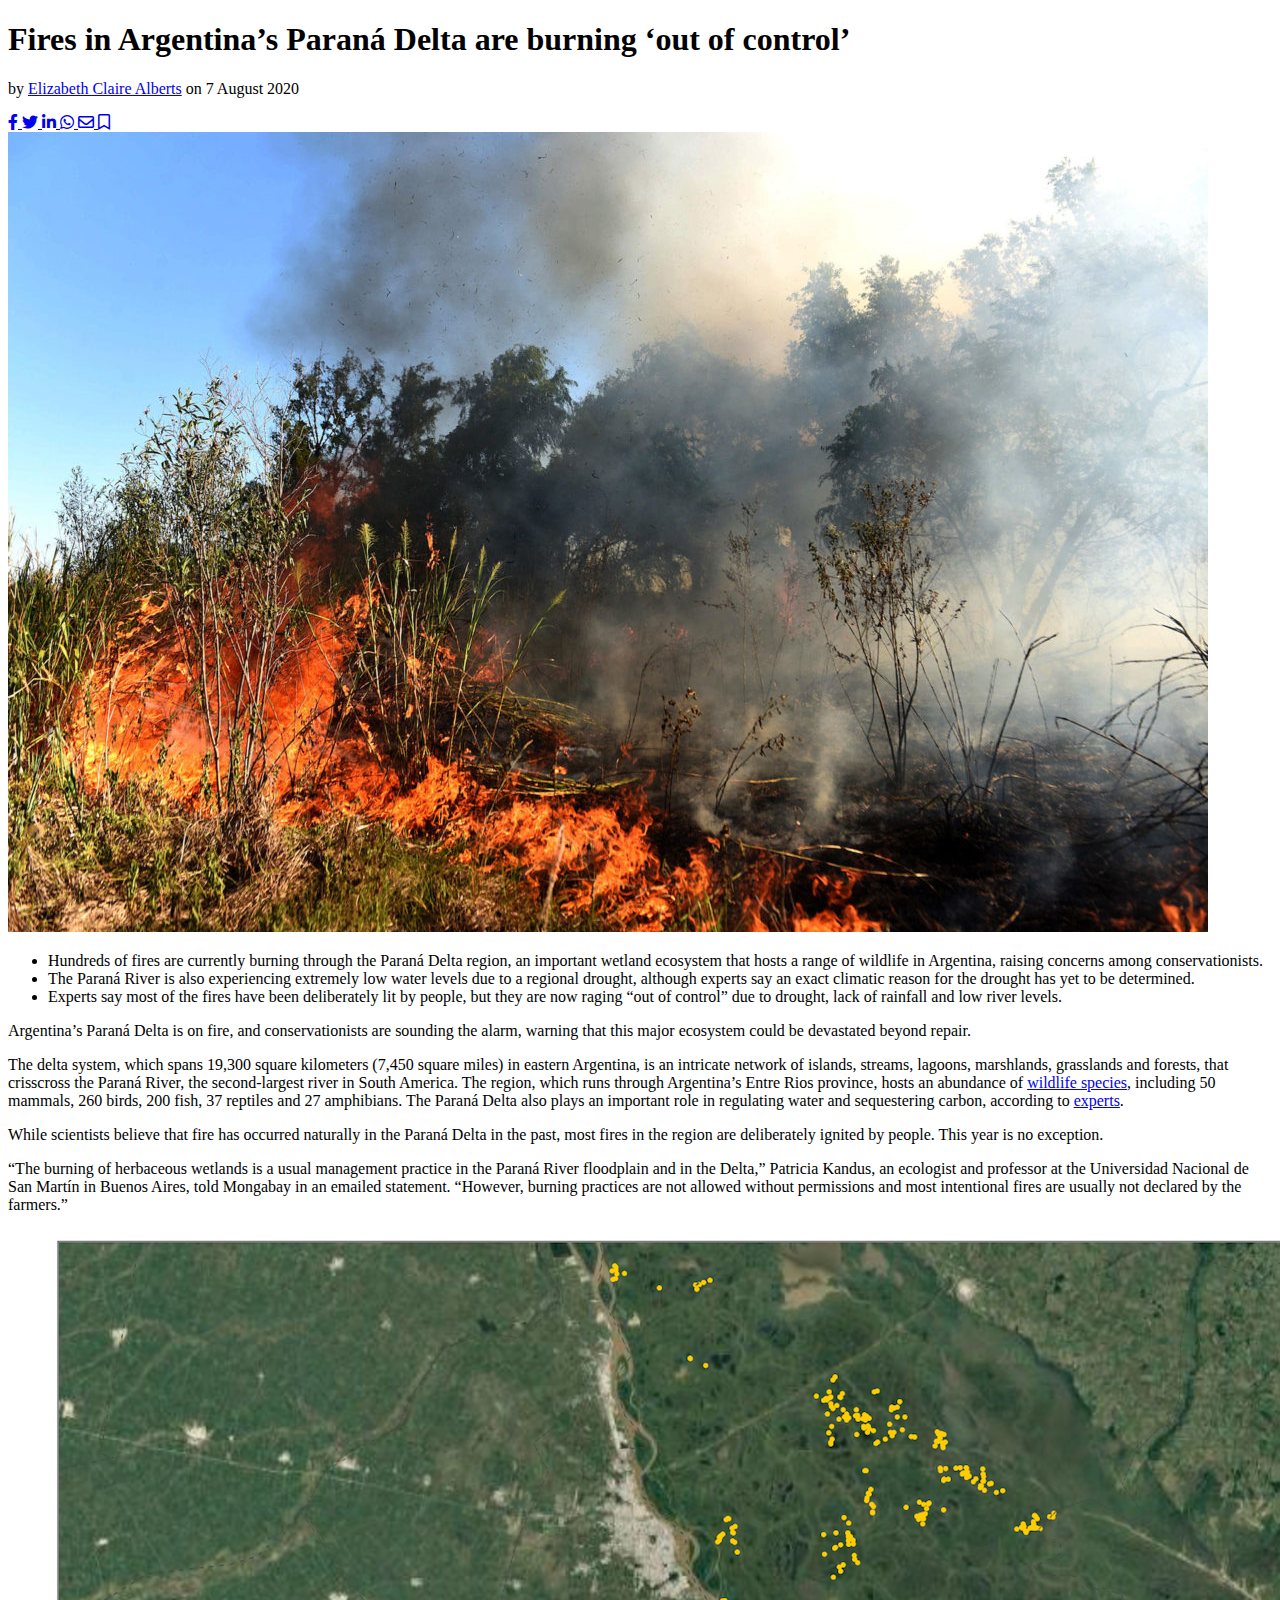
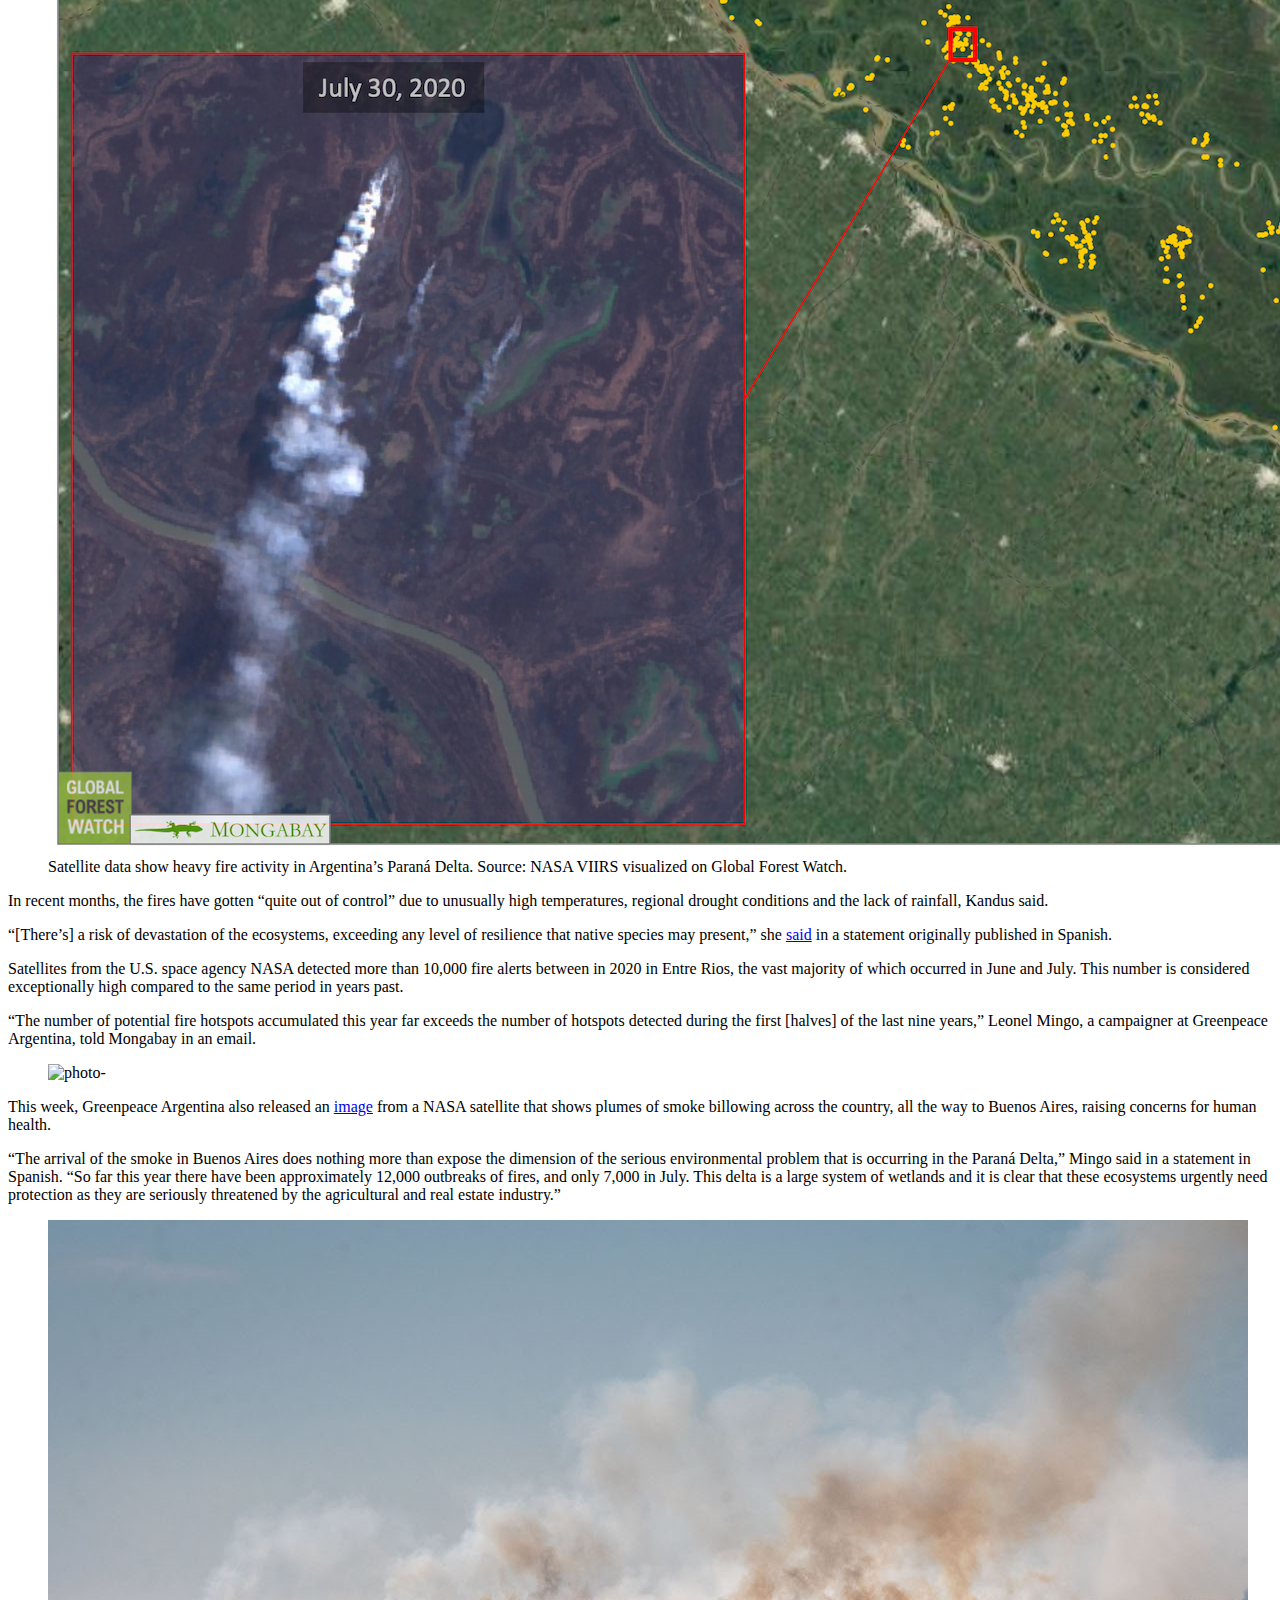
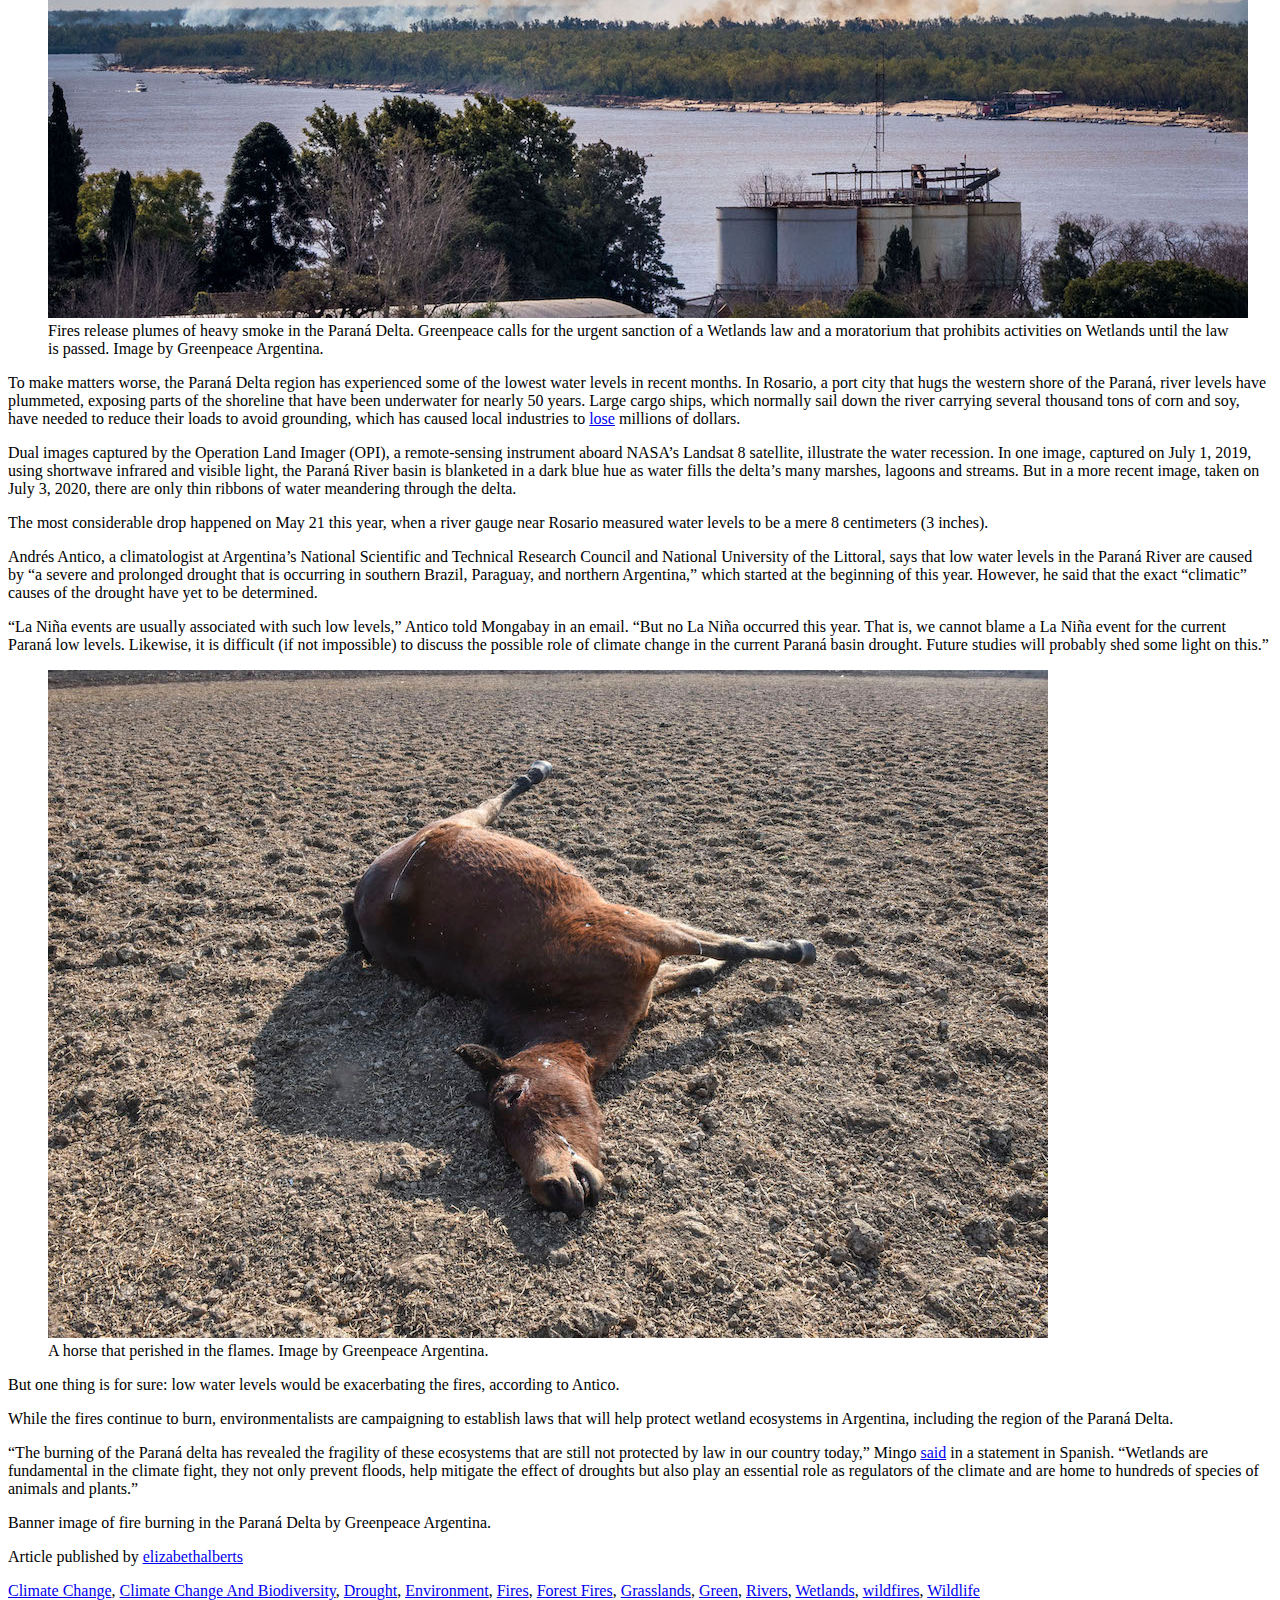
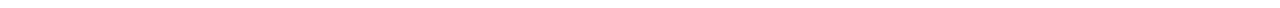
==== index7.html @ 314f25c2 "Corrected folders" ====
<!DOCTYPE html>
<html lang="en">
    <head>
        <meta charset="UTF-8">
        <meta http-equiv="X-UA-Compatible" content="IE=edge">
        <meta name="viewport" content="width=device-width, initial-scale=1.0">
        <meta name="description" content="TP07 HTML News">
        <meta name="author" content="Eugenia Rossanigo">
        <meta name="keywords" content="wetlands, fires, burning, paraná, delta, argentina">
        <title>Fires in Argentina’s Paraná Delta are burning ‘out of control’</title>
        
        <link href="https://use.fontawesome.com/releases/v5.11.2/css/all.css" rel="stylesheet" >
    </head>
    <body>
        <article>
            <header id="article-header">
                <h1 id="principal-title">
                    Fires in Argentina’s Paraná Delta are burning ‘out of control’
                </h1>
                <div class="about-social">
                    <p id="author">
                        by <a href="https://news.mongabay.com/by/elizabeth-claire-alberts/">Elizabeth Claire Alberts</a> on 7 August 2020
                    </p>
                    <div class="social">
                        <a href="https://www.facebook.com/sharer/sharer.php?u=https%3A%2F%2Fnews.mongabay.com%2F2020%2F08%2Ffires-in-argentinas-parana-delta-are-burning-out-of-control%2F" target="_blank">
                            <i class="fab fa-facebook-f"></i>
                        </a>
                        <a href="https://twitter.com/intent/tweet?text=Fires%20in%20Argentina’s%20Paraná%20Delta%20are%20burning%20‘out%20of%20control’&url=https%3A%2F%2Fnews.mongabay.com%2F2020%2F08%2Ffires-in-argentinas-parana-delta-are-burning-out-of-control%2F&via=Mongabay" target="_blank">
                            <i class="fab fa-twitter"></i>
                        </a>
                        <a href="https://www.linkedin.com/shareArticle?mini=true&url=https%3A%2F%2Fnews.mongabay.com%2F2020%2F08%2Ffires-in-argentinas-parana-delta-are-burning-out-of-control%2F&title=Fires%20in%20Argentina’s%20Paraná%20Delta%20are%20burning%20‘out%20of%20control’" target="_blank">
                            <i class="fab fa-linkedin-in"></i>
                        </a>
                        <a href="whatsapp://send?text=https%3A%2F%2Fnews.mongabay.com%2F2020%2F08%2Ffires-in-argentinas-parana-delta-are-burning-out-of-control%2F&title=Fires%20in%20Argentina’s%20Paraná%20Delta%20are%20burning%20‘out%20of%20control’" target="_blank">
                            <i class="fab fa-whatsapp"></i>
                        </a>
                        <a href="javascript:emailArticle()" target="_blank">
                            <i class="far fa-envelope"></i>
                        </a>
                        <a href="#" target="_blank">
                            <i class="far fa-bookmark"></i>
                        </a>
                    </div>
                </div>
                <img src="assets/img/GPA_IncendiosDelta_14-1200x800.jpg" alt="principal-photo-fires">
            </header>
            <section id=" article-container" class="container">
                <ul class="bulletpoints">
                    <li>
                        Hundreds of fires are currently burning through the Paraná Delta region, 
                        an important wetland ecosystem that hosts a range of wildlife in Argentina, 
                        raising concerns among conservationists.
                    </li>
                    <li>
                        The Paraná River is also experiencing extremely low water levels due to a regional drought, 
                        although experts say an exact climatic reason for the drought has yet to be determined.
                    </li>
                    <li>
                        Experts say most of the fires have been deliberately lit by people, 
                        but they are now raging “out of control” due to drought, lack of rainfall and low river levels.
                    </li>
                </ul>
                <div class="article-text">
                    <p>
                        Argentina’s Paraná Delta is on fire, and conservationists are sounding the alarm, 
                        warning that this major ecosystem could be devastated beyond repair.
                    </p>
                    <p>
                        The delta system, which spans 19,300 square kilometers (7,450 square miles) in eastern Argentina, 
                        is an intricate network of islands, streams, lagoons, marshlands, grasslands and forests, 
                        that crisscross the Paraná River, the second-largest river in South America. The region, 
                        which runs through Argentina’s Entre Rios province, hosts an abundance of 
                        <a href="https://www.researchgate.net/publication/309149131_The_Parana_River_Delta">wildlife species</a>, 
                        including 50 mammals, 260 birds, 200 fish, 37 reptiles and 27 amphibians. 
                        The Paraná Delta also plays an important role in regulating water and sequestering carbon, according to 
                        <a href="http://noticias.unsam.edu.ar/2020/06/25/el-delta-en-llamas-incendios-en-las-islas-del-bajo-parana/">experts</a>.                    
                    </p>
                    <p>
                        While scientists believe that fire has occurred naturally in the Paraná Delta in the past, 
                        most fires in the region are deliberately ignited by people. This year is no exception.
                    </p>
                    <p>
                        “The burning of herbaceous wetlands is a usual management practice in the Paraná River 
                        floodplain and in the Delta,” Patricia Kandus, an ecologist and professor at the 
                        Universidad Nacional de San Martín in Buenos Aires, told Mongabay in an emailed statement. 
                        “However, burning practices are not allowed without permissions and most intentional 
                        fires are usually not declared by the farmers.”
                    </p>
                </div>
                <figure>
                    <img src="assets/img/0803-parana-fires-map.png" alt="photo-parana-fires-map">
                    <figcaption class="img-caption-text">
                        Satellite data show heavy fire activity in Argentina’s Paraná Delta. 
                        Source: NASA VIIRS visualized on Global Forest Watch.
                    </figcaption>
                </figure>
                <div class="article-text">
                    <p>
                        In recent months, the fires have gotten “quite out of control” due to unusually high temperatures, 
                        regional drought conditions and the lack of rainfall, Kandus said.
                    </p>
                    <p>
                        “[There’s] a risk of devastation of the ecosystems, exceeding any level of resilience 
                        that native species may present,”  
                        she <a href="http://noticias.unsam.edu.ar/2020/06/25/el-delta-en-llamas-incendios-en-las-islas-del-bajo-parana/">said</a> 
                        in a statement originally published in Spanish.
                    </p>
                    <p>
                        Satellites from the U.S. space agency NASA detected more than 10,000 fire alerts between 
                        in 2020 in Entre Rios, the vast majority of which occurred in June and July. 
                        This number is considered exceptionally high compared to the same period in years past.
                    </p>
                    <p>
                        “The number of potential fire hotspots accumulated this year far exceeds the number of hotspots 
                        detected during the first [halves] of the last nine years,” Leonel Mingo, a campaigner 
                        at Greenpeace Argentina, told Mongabay in an email.
                    </p>
                </div>
                <figure>
                    <img src="" alt="photo-">
                    <figcaption class="img-caption-text">
                        
                    </figcaption>
                </figure>
                <div class="article-text">
                    <p>
                        This week, Greenpeace Argentina also released an 
                        <a href="https://www.greenpeace.org/argentina/story/issues/climayenergia/greenpeace-mientras-el-humo-llega-a-buenos-aires-crece-la-urgencia-por-una-ley-de-humedales/">image</a> 
                        from a NASA satellite that shows plumes of smoke billowing across the country, 
                        all the way to Buenos Aires, raising concerns for human health.
                    </p>
                    <p>
                        “The arrival of the smoke in Buenos Aires does nothing more than expose the dimension 
                        of the serious environmental problem that is occurring in the Paraná Delta,” 
                        Mingo said in a statement in Spanish. “So far this year there have been 
                        approximately 12,000 outbreaks of fires, and only 7,000 in July. 
                        This delta is a large system of wetlands and it is clear that these ecosystems urgently 
                        need protection as they are seriously threatened by the agricultural and real estate industry.”
                    </p>
                </div>
                <figure>
                    <img src="assets/img/GPA_IncendiosDelta_22-copy.jpg" alt="photo-delta-fires">
                    <figcaption class="img-caption-text">
                        Fires release plumes of heavy smoke in the Paraná Delta. 
                        Greenpeace calls for the urgent sanction of a Wetlands law and a moratorium 
                        that prohibits activities on Wetlands until the law is passed. 
                        Image by Greenpeace Argentina.
                    </figcaption>
                </figure>
                <div class="article-text">
                    <p>
                        To make matters worse, the Paraná Delta region has experienced some of the lowest water levels 
                        in recent months. In Rosario, a port city that hugs the western shore of the Paraná, 
                        river levels have plummeted, exposing parts of the shoreline that have been underwater for nearly 50 years. 
                        Large cargo ships, which normally sail down the river carrying several thousand tons of corn and soy, 
                        have needed to reduce their loads to avoid grounding, which has caused local industries to 
                        <a href="https://www.reuters.com/article/us-argentina-grains-parana/argentinas-ebbing-parana-river-costs-grains-sector-244-million-exchange-idUSKCN2263B0">lose</a> 
                        millions of dollars.
                    </p>
                    <p>
                        Dual images captured by the Operation Land Imager (OPI), a remote-sensing instrument aboard NASA’s Landsat 8 satellite, 
                        illustrate the water recession. In one image, captured on July 1, 2019, using shortwave infrared and visible light, 
                        the Paraná River basin is blanketed in a dark blue hue as water fills the delta’s many marshes, lagoons and streams. 
                        But in a more recent image, taken on July 3, 2020, there are only thin ribbons of water meandering through the delta.
                    </p>
                </div>
                <figure>
                    
                </figure>
                <div class="article-text"></div>
                    <p>
                        The most considerable drop happened on May 21 this year, when a river gauge near Rosario measured water levels 
                        to be a mere 8 centimeters (3 inches).
                    </p>
                    <p>
                        Andrés Antico, a climatologist at Argentina’s National Scientific and Technical Research Council 
                        and National University of the Littoral, says that low water levels in the Paraná River are caused by 
                        “a severe and prolonged drought that is occurring in southern Brazil, Paraguay, and northern Argentina,” 
                        which started at the beginning of this year. However, he said that the exact “climatic” causes 
                        of the drought have yet to be determined.
                    </p>
                    <p>
                        “La Niña events are usually associated with such low levels,” Antico told Mongabay in an email. 
                        “But no La Niña occurred this year. That is, we cannot blame a La Niña event for the current Paraná low levels. 
                        Likewise, it is difficult (if not impossible) to discuss the possible role of climate change 
                        in the current Paraná basin drought. Future studies will probably shed some light on this.”
                    </p>
                </div>
                <figure>
                    <img src="assets/img/GPA_IncendiosDelta_03.jpg" alt="photo-delta-fires-horse">
                    <figcaption class="img-caption-text">
                        A horse that perished in the flames. Image by Greenpeace Argentina.
                    </figcaption>
                </figure>
                <div class="article-text"></div>
                    <p>
                        But one thing is for sure: low water levels would be exacerbating the fires, according to Antico.
                    </p>
                    <p>
                        While the fires continue to burn, environmentalists are campaigning to establish laws that 
                        will help protect wetland ecosystems in Argentina, including the region of the Paraná Delta.
                    </p>
                    <p>
                        “The burning of the Paraná delta has revealed the fragility of these ecosystems that are still 
                        not protected by law in our country today,” Mingo 
                        <a href="https://www.greenpeace.org/argentina/story/uncategorized/el-movimiento-socioambiental-exige-la-urgente-sancion-de-una-ley-nacional-de-humedales/">said</a> 
                        in a statement in Spanish. “Wetlands are fundamental in the climate fight, they not only prevent floods, 
                        help mitigate the effect of droughts but also play an essential role as regulators of the climate 
                        and are home to hundreds of species of animals and plants.”
                    </p>
                </div>

                <div class="credits">
                    <p>
                        Banner image of fire burning in the Paraná Delta by Greenpeace Argentina. 
                    </p>
                </div>
            </section>
            <footer class="article-footer">
                <div>
                    <p class="footer-text">
                        Article published by <a href="https://news.mongabay.com/author/elizabethalberts/">elizabethalberts</a>
                    </p>
                    <div class="tags">
                        <a href="https://news.mongabay.com/list/climate-change/" rel="tag">Climate Change</a>,
                        <a href="https://news.mongabay.com/list/climate-change-and-biodiversity/" rel="tag">Climate Change And Biodiversity</a>,
                        <a href="https://news.mongabay.com/list/drought/" rel="tag">Drought</a>,
                        <a href="https://news.mongabay.com/list/environment/" rel="tag">Environment</a>,
                        <a href="https://news.mongabay.com/list/fires/" rel="tag">Fires</a>,
                        <a href="https://news.mongabay.com/list/forest-fires/" rel="tag">Forest Fires</a>,
                        <a href="https://news.mongabay.com/list/grasslands/" rel="tag">Grasslands</a>,
                        <a href="https://news.mongabay.com/list/green/" rel="tag">Green</a>,
                        <a href="https://news.mongabay.com/list/rivers/" rel="tag">Rivers</a>,
                        <a href="https://news.mongabay.com/list/wetlands/" rel="tag">Wetlands</a>,
                        <a href="https://news.mongabay.com/list/wildfires/" rel="tag">wildfires</a>,
                        <a href="https://news.mongabay.com/list/wildlife/" rel="tag">Wildlife</a>
                    </div>
                </div>
            </footer>
        </article>
    </body>
</html>
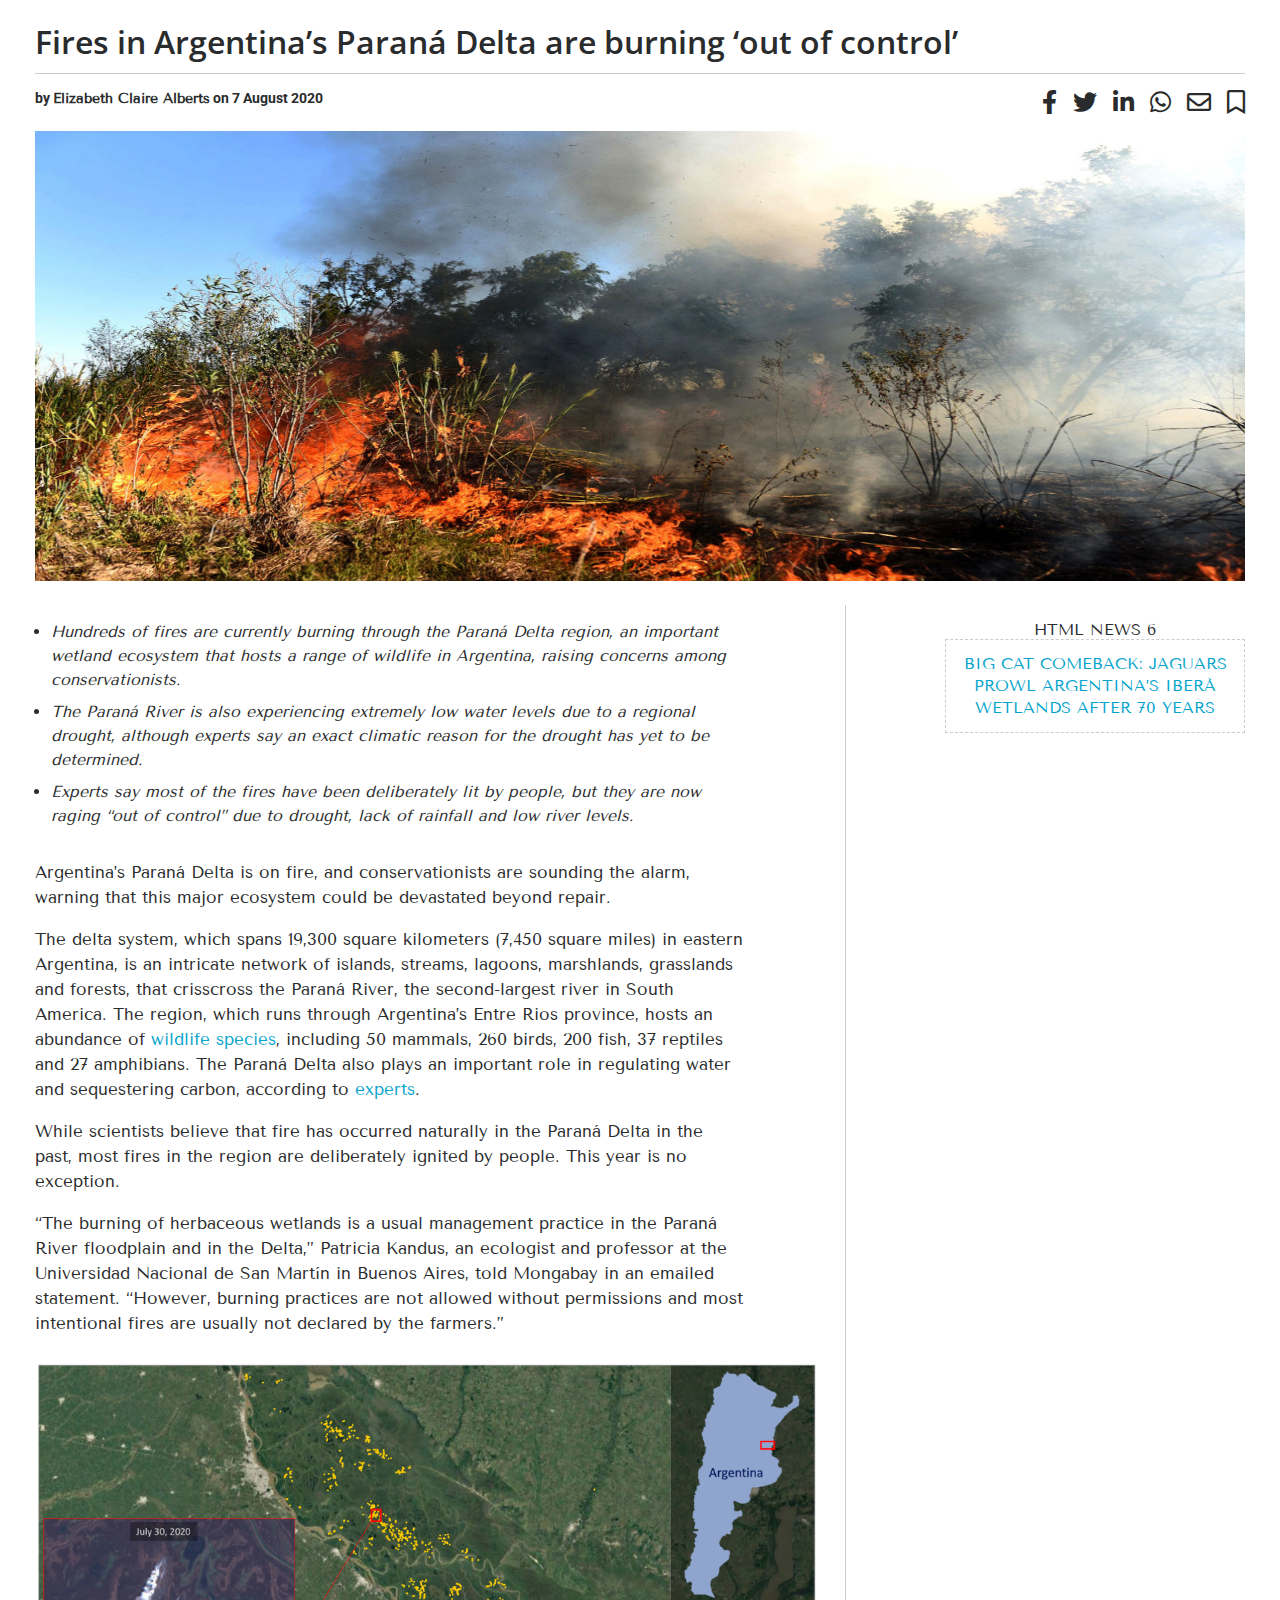
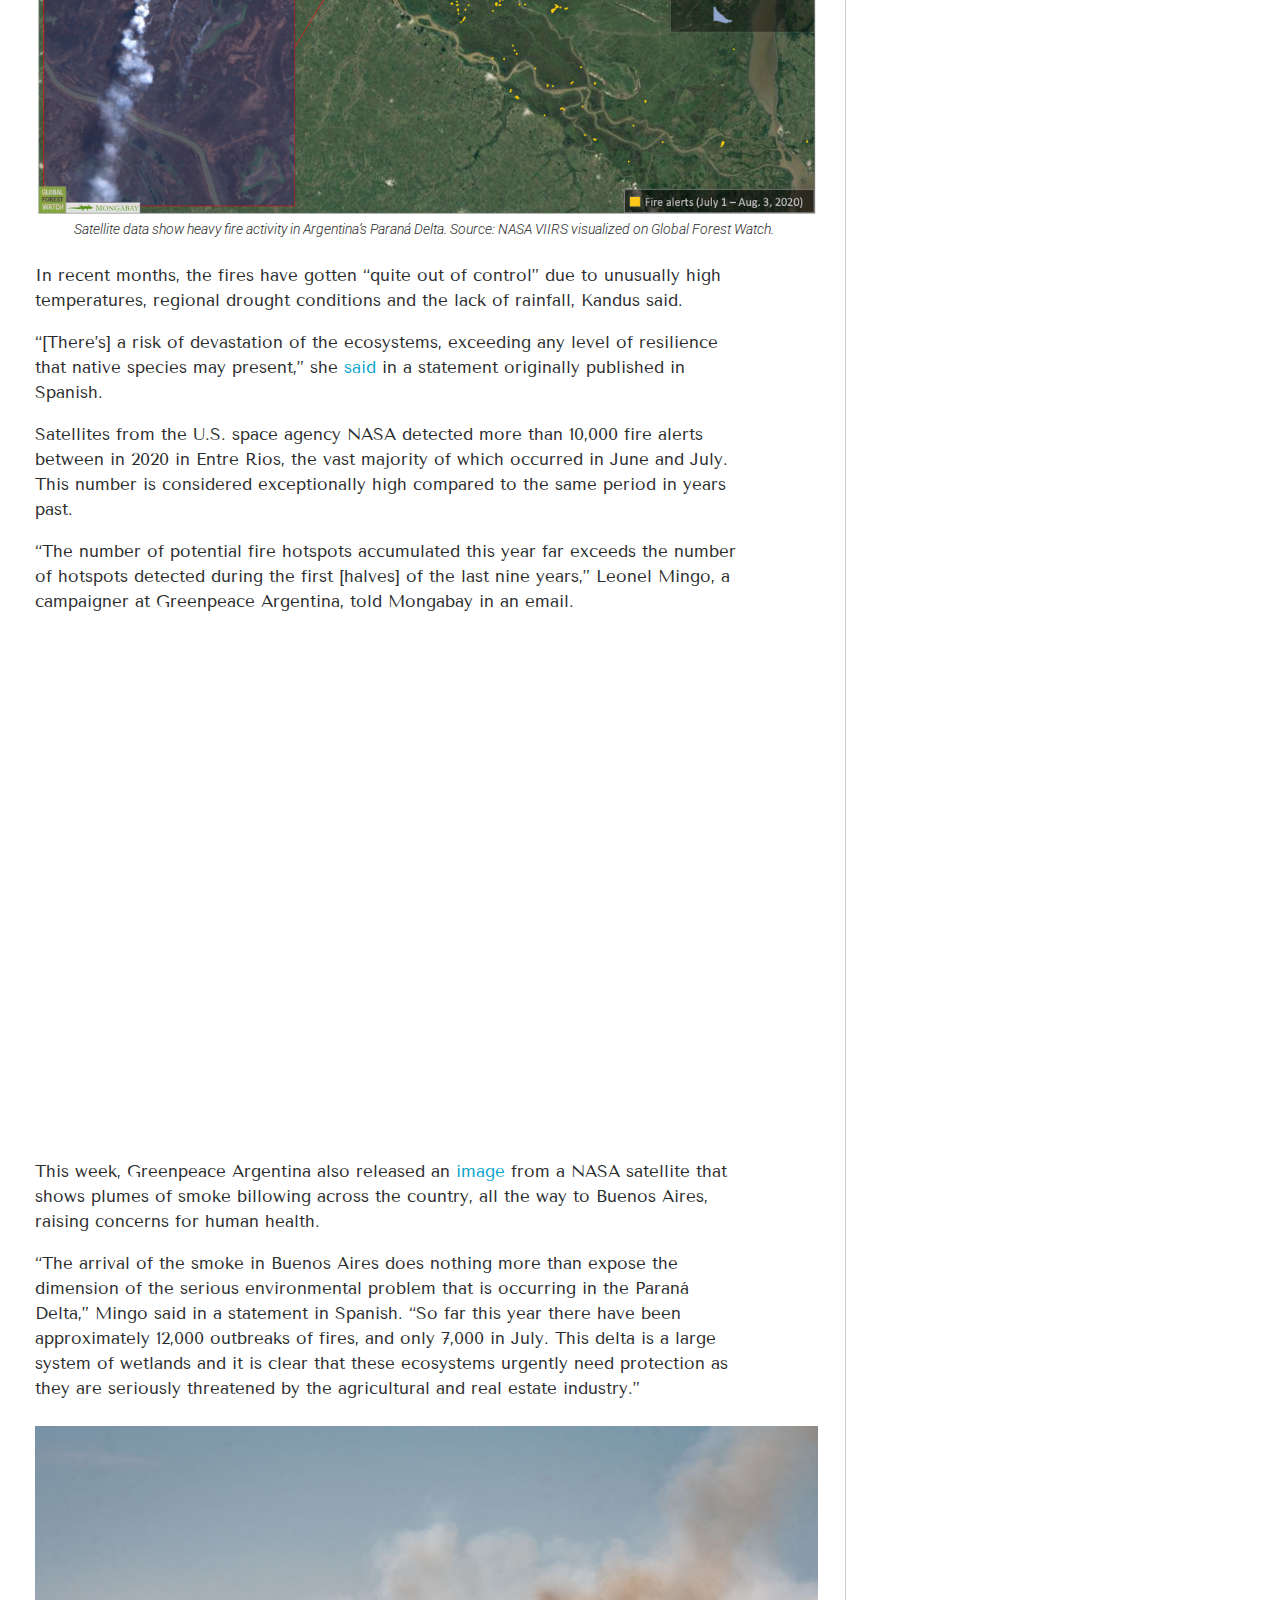
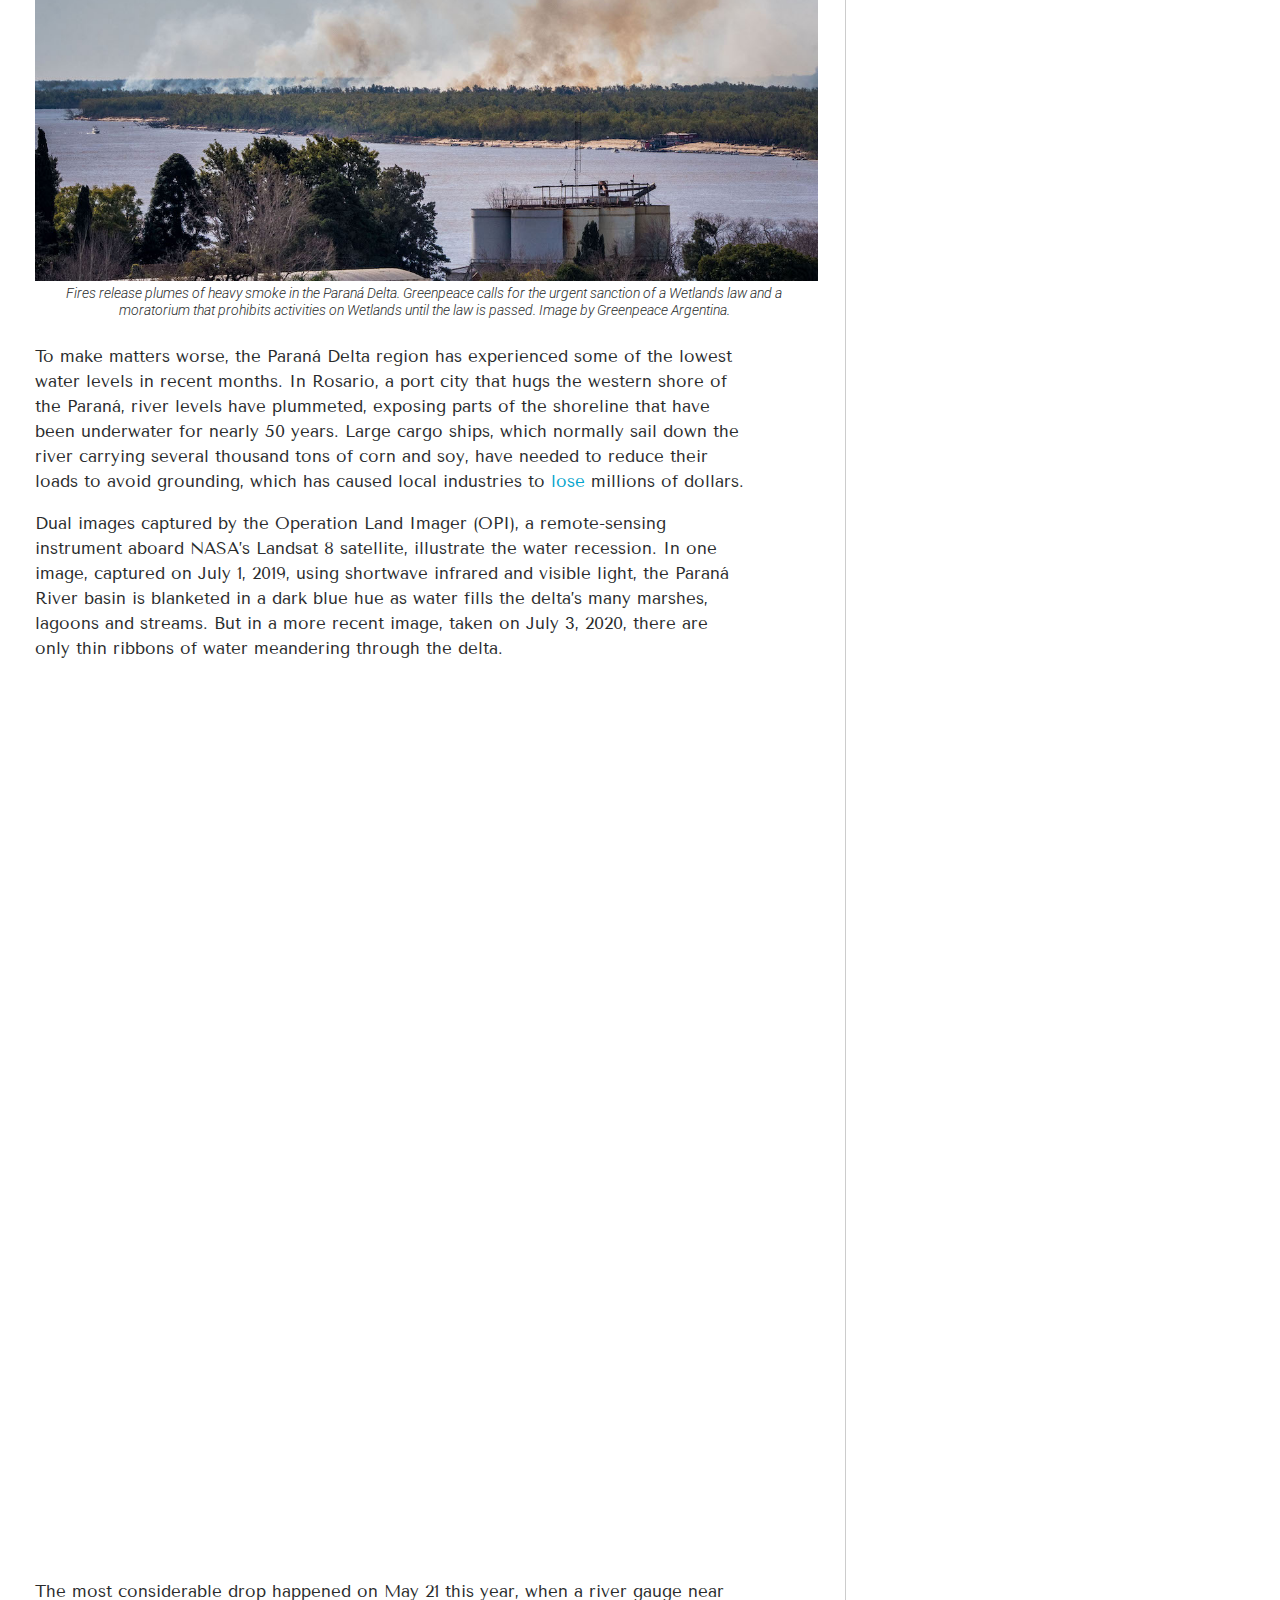
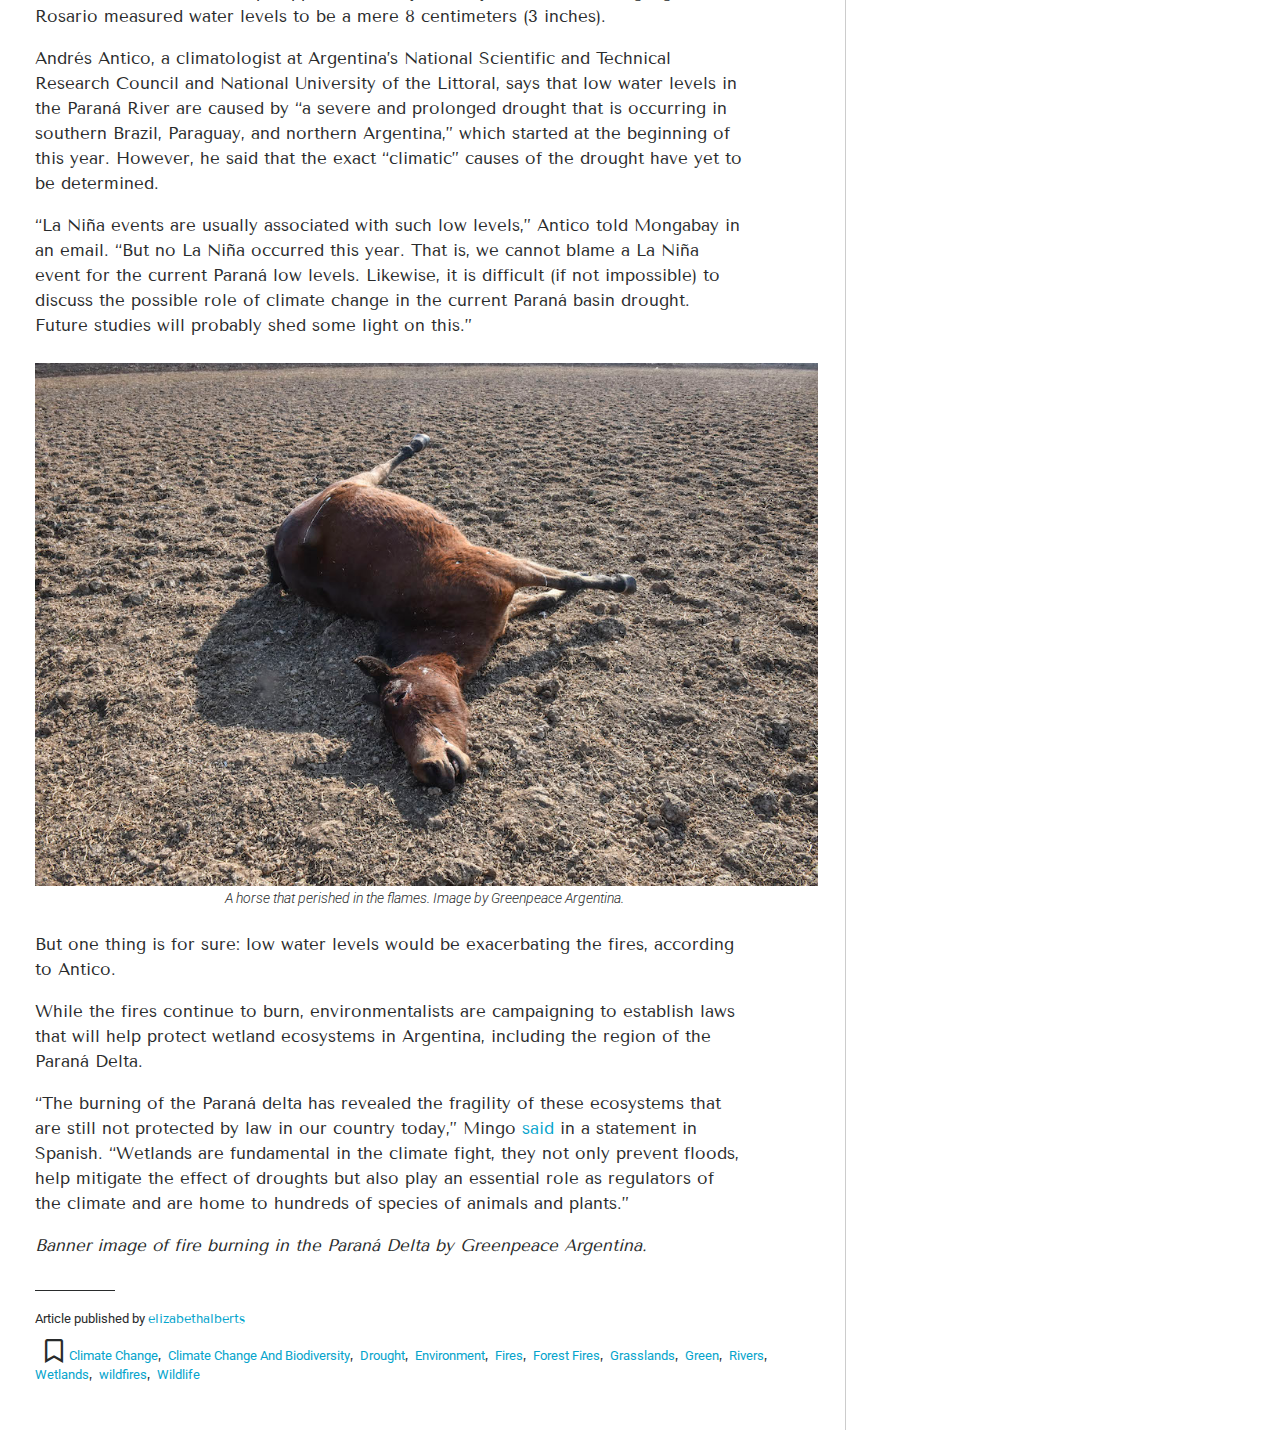
==== commit 27176d90: "Added corrections in fonts and margins" ====
--- a/index7.html
+++ b/index7.html
@@ -8,19 +8,23 @@
         <meta name="author" content="Eugenia Rossanigo">
         <meta name="keywords" content="wetlands, fires, burning, paraná, delta, argentina">
         <title>Fires in Argentina’s Paraná Delta are burning ‘out of control’</title>
-        
+        <link rel="preconnect" href="https://fonts.gstatic.com">
+        <link href="https://fonts.googleapis.com/css2?family=Open+Sans&family=Roboto&family=Tenor+Sans&display=swap" rel="stylesheet">
         <link href="https://use.fontawesome.com/releases/v5.11.2/css/all.css" rel="stylesheet" >
+        <link rel="stylesheet" type="text/css" href="assets/styles.css">
     </head>
     <body>
-        <article>
+        <div class="container">
             <header id="article-header">
                 <h1 id="principal-title">
                     Fires in Argentina’s Paraná Delta are burning ‘out of control’
                 </h1>
                 <div class="about-social">
-                    <p id="author">
-                        by <a href="https://news.mongabay.com/by/elizabeth-claire-alberts/">Elizabeth Claire Alberts</a> on 7 August 2020
-                    </p>
+                    <div class="author">
+                        <p>
+                            by <a href="https://news.mongabay.com/by/elizabeth-claire-alberts/">Elizabeth Claire Alberts</a> on 7 August 2020
+                        </p>
+                    </div>
                     <div class="social">
                         <a href="https://www.facebook.com/sharer/sharer.php?u=https%3A%2F%2Fnews.mongabay.com%2F2020%2F08%2Ffires-in-argentinas-parana-delta-are-burning-out-of-control%2F" target="_blank">
                             <i class="fab fa-facebook-f"></i>
@@ -42,201 +46,214 @@
                         </a>
                     </div>
                 </div>
-                <img src="assets/img/GPA_IncendiosDelta_14-1200x800.jpg" alt="principal-photo-fires">
+                <div class="principal-image">
+                    <img src="assets/img/GPA_IncendiosDelta_14-1200x800.jpg" alt="principal-photo-fires">
+                </div>
             </header>
-            <section id=" article-container" class="container">
-                <ul class="bulletpoints">
-                    <li>
-                        Hundreds of fires are currently burning through the Paraná Delta region, 
-                        an important wetland ecosystem that hosts a range of wildlife in Argentina, 
-                        raising concerns among conservationists.
-                    </li>
-                    <li>
-                        The Paraná River is also experiencing extremely low water levels due to a regional drought, 
-                        although experts say an exact climatic reason for the drought has yet to be determined.
-                    </li>
-                    <li>
-                        Experts say most of the fires have been deliberately lit by people, 
-                        but they are now raging “out of control” due to drought, lack of rainfall and low river levels.
-                    </li>
-                </ul>
-                <div class="article-text">
-                    <p>
-                        Argentina’s Paraná Delta is on fire, and conservationists are sounding the alarm, 
-                        warning that this major ecosystem could be devastated beyond repair.
-                    </p>
-                    <p>
-                        The delta system, which spans 19,300 square kilometers (7,450 square miles) in eastern Argentina, 
-                        is an intricate network of islands, streams, lagoons, marshlands, grasslands and forests, 
-                        that crisscross the Paraná River, the second-largest river in South America. The region, 
-                        which runs through Argentina’s Entre Rios province, hosts an abundance of 
-                        <a href="https://www.researchgate.net/publication/309149131_The_Parana_River_Delta">wildlife species</a>, 
-                        including 50 mammals, 260 birds, 200 fish, 37 reptiles and 27 amphibians. 
-                        The Paraná Delta also plays an important role in regulating water and sequestering carbon, according to 
-                        <a href="http://noticias.unsam.edu.ar/2020/06/25/el-delta-en-llamas-incendios-en-las-islas-del-bajo-parana/">experts</a>.                    
-                    </p>
-                    <p>
-                        While scientists believe that fire has occurred naturally in the Paraná Delta in the past, 
-                        most fires in the region are deliberately ignited by people. This year is no exception.
-                    </p>
-                    <p>
-                        “The burning of herbaceous wetlands is a usual management practice in the Paraná River 
-                        floodplain and in the Delta,” Patricia Kandus, an ecologist and professor at the 
-                        Universidad Nacional de San Martín in Buenos Aires, told Mongabay in an emailed statement. 
-                        “However, burning practices are not allowed without permissions and most intentional 
-                        fires are usually not declared by the farmers.”
-                    </p>
-                </div>
-                <figure>
-                    <img src="assets/img/0803-parana-fires-map.png" alt="photo-parana-fires-map">
-                    <figcaption class="img-caption-text">
-                        Satellite data show heavy fire activity in Argentina’s Paraná Delta. 
-                        Source: NASA VIIRS visualized on Global Forest Watch.
-                    </figcaption>
-                </figure>
-                <div class="article-text">
-                    <p>
-                        In recent months, the fires have gotten “quite out of control” due to unusually high temperatures, 
-                        regional drought conditions and the lack of rainfall, Kandus said.
-                    </p>
-                    <p>
-                        “[There’s] a risk of devastation of the ecosystems, exceeding any level of resilience 
-                        that native species may present,”  
-                        she <a href="http://noticias.unsam.edu.ar/2020/06/25/el-delta-en-llamas-incendios-en-las-islas-del-bajo-parana/">said</a> 
-                        in a statement originally published in Spanish.
-                    </p>
-                    <p>
-                        Satellites from the U.S. space agency NASA detected more than 10,000 fire alerts between 
-                        in 2020 in Entre Rios, the vast majority of which occurred in June and July. 
-                        This number is considered exceptionally high compared to the same period in years past.
-                    </p>
-                    <p>
-                        “The number of potential fire hotspots accumulated this year far exceeds the number of hotspots 
-                        detected during the first [halves] of the last nine years,” Leonel Mingo, a campaigner 
-                        at Greenpeace Argentina, told Mongabay in an email.
-                    </p>
-                </div>
-                <figure>
-                    <img src="" alt="photo-">
-                    <figcaption class="img-caption-text">
-                        
-                    </figcaption>
-                </figure>
-                <div class="article-text">
-                    <p>
-                        This week, Greenpeace Argentina also released an 
-                        <a href="https://www.greenpeace.org/argentina/story/issues/climayenergia/greenpeace-mientras-el-humo-llega-a-buenos-aires-crece-la-urgencia-por-una-ley-de-humedales/">image</a> 
-                        from a NASA satellite that shows plumes of smoke billowing across the country, 
-                        all the way to Buenos Aires, raising concerns for human health.
-                    </p>
-                    <p>
-                        “The arrival of the smoke in Buenos Aires does nothing more than expose the dimension 
-                        of the serious environmental problem that is occurring in the Paraná Delta,” 
-                        Mingo said in a statement in Spanish. “So far this year there have been 
-                        approximately 12,000 outbreaks of fires, and only 7,000 in July. 
-                        This delta is a large system of wetlands and it is clear that these ecosystems urgently 
-                        need protection as they are seriously threatened by the agricultural and real estate industry.”
-                    </p>
-                </div>
-                <figure>
-                    <img src="assets/img/GPA_IncendiosDelta_22-copy.jpg" alt="photo-delta-fires">
-                    <figcaption class="img-caption-text">
-                        Fires release plumes of heavy smoke in the Paraná Delta. 
-                        Greenpeace calls for the urgent sanction of a Wetlands law and a moratorium 
-                        that prohibits activities on Wetlands until the law is passed. 
-                        Image by Greenpeace Argentina.
-                    </figcaption>
-                </figure>
-                <div class="article-text">
-                    <p>
-                        To make matters worse, the Paraná Delta region has experienced some of the lowest water levels 
-                        in recent months. In Rosario, a port city that hugs the western shore of the Paraná, 
-                        river levels have plummeted, exposing parts of the shoreline that have been underwater for nearly 50 years. 
-                        Large cargo ships, which normally sail down the river carrying several thousand tons of corn and soy, 
-                        have needed to reduce their loads to avoid grounding, which has caused local industries to 
-                        <a href="https://www.reuters.com/article/us-argentina-grains-parana/argentinas-ebbing-parana-river-costs-grains-sector-244-million-exchange-idUSKCN2263B0">lose</a> 
-                        millions of dollars.
-                    </p>
-                    <p>
-                        Dual images captured by the Operation Land Imager (OPI), a remote-sensing instrument aboard NASA’s Landsat 8 satellite, 
-                        illustrate the water recession. In one image, captured on July 1, 2019, using shortwave infrared and visible light, 
-                        the Paraná River basin is blanketed in a dark blue hue as water fills the delta’s many marshes, lagoons and streams. 
-                        But in a more recent image, taken on July 3, 2020, there are only thin ribbons of water meandering through the delta.
-                    </p>
-                </div>
-                <figure>
-                    
-                </figure>
-                <div class="article-text"></div>
-                    <p>
-                        The most considerable drop happened on May 21 this year, when a river gauge near Rosario measured water levels 
-                        to be a mere 8 centimeters (3 inches).
-                    </p>
-                    <p>
-                        Andrés Antico, a climatologist at Argentina’s National Scientific and Technical Research Council 
-                        and National University of the Littoral, says that low water levels in the Paraná River are caused by 
-                        “a severe and prolonged drought that is occurring in southern Brazil, Paraguay, and northern Argentina,” 
-                        which started at the beginning of this year. However, he said that the exact “climatic” causes 
-                        of the drought have yet to be determined.
-                    </p>
-                    <p>
-                        “La Niña events are usually associated with such low levels,” Antico told Mongabay in an email. 
-                        “But no La Niña occurred this year. That is, we cannot blame a La Niña event for the current Paraná low levels. 
-                        Likewise, it is difficult (if not impossible) to discuss the possible role of climate change 
-                        in the current Paraná basin drought. Future studies will probably shed some light on this.”
-                    </p>
-                </div>
-                <figure>
-                    <img src="assets/img/GPA_IncendiosDelta_03.jpg" alt="photo-delta-fires-horse">
-                    <figcaption class="img-caption-text">
-                        A horse that perished in the flames. Image by Greenpeace Argentina.
-                    </figcaption>
-                </figure>
-                <div class="article-text"></div>
-                    <p>
-                        But one thing is for sure: low water levels would be exacerbating the fires, according to Antico.
-                    </p>
-                    <p>
-                        While the fires continue to burn, environmentalists are campaigning to establish laws that 
-                        will help protect wetland ecosystems in Argentina, including the region of the Paraná Delta.
-                    </p>
-                    <p>
-                        “The burning of the Paraná delta has revealed the fragility of these ecosystems that are still 
-                        not protected by law in our country today,” Mingo 
-                        <a href="https://www.greenpeace.org/argentina/story/uncategorized/el-movimiento-socioambiental-exige-la-urgente-sancion-de-una-ley-nacional-de-humedales/">said</a> 
-                        in a statement in Spanish. “Wetlands are fundamental in the climate fight, they not only prevent floods, 
-                        help mitigate the effect of droughts but also play an essential role as regulators of the climate 
-                        and are home to hundreds of species of animals and plants.”
-                    </p>
-                </div>
-
-                <div class="credits">
-                    <p>
-                        Banner image of fire burning in the Paraná Delta by Greenpeace Argentina. 
-                    </p>
-                </div>
-            </section>
-            <footer class="article-footer">
-                <div>
-                    <p class="footer-text">
-                        Article published by <a href="https://news.mongabay.com/author/elizabethalberts/">elizabethalberts</a>
-                    </p>
-                    <div class="tags">
-                        <a href="https://news.mongabay.com/list/climate-change/" rel="tag">Climate Change</a>,
-                        <a href="https://news.mongabay.com/list/climate-change-and-biodiversity/" rel="tag">Climate Change And Biodiversity</a>,
-                        <a href="https://news.mongabay.com/list/drought/" rel="tag">Drought</a>,
-                        <a href="https://news.mongabay.com/list/environment/" rel="tag">Environment</a>,
-                        <a href="https://news.mongabay.com/list/fires/" rel="tag">Fires</a>,
-                        <a href="https://news.mongabay.com/list/forest-fires/" rel="tag">Forest Fires</a>,
-                        <a href="https://news.mongabay.com/list/grasslands/" rel="tag">Grasslands</a>,
-                        <a href="https://news.mongabay.com/list/green/" rel="tag">Green</a>,
-                        <a href="https://news.mongabay.com/list/rivers/" rel="tag">Rivers</a>,
-                        <a href="https://news.mongabay.com/list/wetlands/" rel="tag">Wetlands</a>,
-                        <a href="https://news.mongabay.com/list/wildfires/" rel="tag">wildfires</a>,
-                        <a href="https://news.mongabay.com/list/wildlife/" rel="tag">Wildlife</a>
-                    </div>
-                </div>
-            </footer>
-        </article>
+            <div class="article-container">
+                <section class="article">
+                    <div class="bulletpoints">
+                        <ul>
+                            <li>
+                                <em>
+                                    Hundreds of fires are currently burning through the Paraná Delta region, 
+                                    an important wetland ecosystem that hosts a range of wildlife in Argentina, 
+                                    raising concerns among conservationists.
+                                </em>
+                            </li>
+                            <li>
+                                <em>
+                                    The Paraná River is also experiencing extremely low water levels due to a regional drought, 
+                                    although experts say an exact climatic reason for the drought has yet to be determined.
+                                </em>
+                            </li>
+                            <li>
+                                <em>
+                                    Experts say most of the fires have been deliberately lit by people, 
+                                    but they are now raging “out of control” due to drought, lack of rainfall and low river levels.
+                                </em>
+                            </li>
+                        </ul>
+                    </div>
+                    <div class="article-text">
+                        <p>
+                            Argentina’s Paraná Delta is on fire, and conservationists are sounding the alarm, 
+                            warning that this major ecosystem could be devastated beyond repair.
+                        </p>
+                        <p>
+                            The delta system, which spans 19,300 square kilometers (7,450 square miles) in eastern Argentina, 
+                            is an intricate network of islands, streams, lagoons, marshlands, grasslands and forests, 
+                            that crisscross the Paraná River, the second-largest river in South America. The region, 
+                            which runs through Argentina’s Entre Rios province, hosts an abundance of 
+                            <a href="https://www.researchgate.net/publication/309149131_The_Parana_River_Delta">wildlife species</a>, 
+                            including 50 mammals, 260 birds, 200 fish, 37 reptiles and 27 amphibians. 
+                            The Paraná Delta also plays an important role in regulating water and sequestering carbon, according to 
+                            <a href="http://noticias.unsam.edu.ar/2020/06/25/el-delta-en-llamas-incendios-en-las-islas-del-bajo-parana/">experts</a>.                    
+                        </p>
+                        <p>
+                            While scientists believe that fire has occurred naturally in the Paraná Delta in the past, 
+                            most fires in the region are deliberately ignited by people. This year is no exception.
+                        </p>
+                        <p>
+                            “The burning of herbaceous wetlands is a usual management practice in the Paraná River 
+                            floodplain and in the Delta,” Patricia Kandus, an ecologist and professor at the 
+                            Universidad Nacional de San Martín in Buenos Aires, told Mongabay in an emailed statement. 
+                            “However, burning practices are not allowed without permissions and most intentional 
+                            fires are usually not declared by the farmers.”
+                        </p>
+                    </div>
+                    <figure>
+                        <img src="assets/img/0803-parana-fires-map.png" alt="photo-parana-fires-map">
+                        <figcaption class="img-caption-text">
+                            Satellite data show heavy fire activity in Argentina’s Paraná Delta. 
+                            Source: NASA VIIRS visualized on Global Forest Watch.
+                        </figcaption>
+                    </figure>
+                    <div class="article-text">
+                        <p>
+                            In recent months, the fires have gotten “quite out of control” due to unusually high temperatures, 
+                            regional drought conditions and the lack of rainfall, Kandus said.
+                        </p>
+                        <p>
+                            “[There’s] a risk of devastation of the ecosystems, exceeding any level of resilience 
+                            that native species may present,”  
+                            she <a href="http://noticias.unsam.edu.ar/2020/06/25/el-delta-en-llamas-incendios-en-las-islas-del-bajo-parana/">said</a> 
+                            in a statement originally published in Spanish.
+                        </p>
+                        <p>
+                            Satellites from the U.S. space agency NASA detected more than 10,000 fire alerts between 
+                            in 2020 in Entre Rios, the vast majority of which occurred in June and July. 
+                            This number is considered exceptionally high compared to the same period in years past.
+                        </p>
+                        <p>
+                            “The number of potential fire hotspots accumulated this year far exceeds the number of hotspots 
+                            detected during the first [halves] of the last nine years,” Leonel Mingo, a campaigner 
+                            at Greenpeace Argentina, told Mongabay in an email.
+                        </p>
+                    </div>
+                    <iframe src="https://www.globalforestwatch.org/embed/widget/firesAlertsCumulative/country/ARG/8?firesAlertsCumulative=eyJpbnRlcmFjdGlvbiI6e30sImNvbmZpZGVuY2UiOiIifQ==" scrolling="yes" class="iframe-class" width="630" height="460" frameborder="0"></iframe>
+                    <div class="article-text">
+                        <p>
+                            This week, Greenpeace Argentina also released an 
+                            <a href="https://www.greenpeace.org/argentina/story/issues/climayenergia/greenpeace-mientras-el-humo-llega-a-buenos-aires-crece-la-urgencia-por-una-ley-de-humedales/">image</a> 
+                            from a NASA satellite that shows plumes of smoke billowing across the country, 
+                            all the way to Buenos Aires, raising concerns for human health.
+                        </p>
+                        <p>
+                            “The arrival of the smoke in Buenos Aires does nothing more than expose the dimension 
+                            of the serious environmental problem that is occurring in the Paraná Delta,” 
+                            Mingo said in a statement in Spanish. “So far this year there have been 
+                            approximately 12,000 outbreaks of fires, and only 7,000 in July. 
+                            This delta is a large system of wetlands and it is clear that these ecosystems urgently 
+                            need protection as they are seriously threatened by the agricultural and real estate industry.”
+                        </p>
+                    </div>
+                    <figure>
+                        <img src="assets/img/GPA_IncendiosDelta_22-copy.jpg" alt="photo-delta-fires">
+                        <figcaption class="img-caption-text">
+                            Fires release plumes of heavy smoke in the Paraná Delta. 
+                            Greenpeace calls for the urgent sanction of a Wetlands law and a moratorium 
+                            that prohibits activities on Wetlands until the law is passed. 
+                            Image by Greenpeace Argentina.
+                        </figcaption>
+                    </figure>
+                    <div class="article-text">
+                        <p>
+                            To make matters worse, the Paraná Delta region has experienced some of the lowest water levels 
+                            in recent months. In Rosario, a port city that hugs the western shore of the Paraná, 
+                            river levels have plummeted, exposing parts of the shoreline that have been underwater for nearly 50 years. 
+                            Large cargo ships, which normally sail down the river carrying several thousand tons of corn and soy, 
+                            have needed to reduce their loads to avoid grounding, which has caused local industries to 
+                            <a href="https://www.reuters.com/article/us-argentina-grains-parana/argentinas-ebbing-parana-river-costs-grains-sector-244-million-exchange-idUSKCN2263B0">lose</a> 
+                            millions of dollars.
+                        </p>
+                        <p>
+                            Dual images captured by the Operation Land Imager (OPI), a remote-sensing instrument aboard NASA’s Landsat 8 satellite, 
+                            illustrate the water recession. In one image, captured on July 1, 2019, using shortwave infrared and visible light, 
+                            the Paraná River basin is blanketed in a dark blue hue as water fills the delta’s many marshes, lagoons and streams. 
+                            But in a more recent image, taken on July 3, 2020, there are only thin ribbons of water meandering through the delta.
+                        </p>
+                    </div>
+                    <iframe frameborder="0" class="juxtapose" width="100%" height="833" src="https://cdn.knightlab.com/libs/juxtapose/latest/embed/index.html?uid=8c819300-8ba4-11eb-83c8-ebb5d6f907df"></iframe>
+                    <div class="article-text">
+                        <p>
+                            The most considerable drop happened on May 21 this year, when a river gauge near Rosario measured water levels 
+                            to be a mere 8 centimeters (3 inches).
+                        </p>
+                        <p>
+                            Andrés Antico, a climatologist at Argentina’s National Scientific and Technical Research Council 
+                            and National University of the Littoral, says that low water levels in the Paraná River are caused by 
+                            “a severe and prolonged drought that is occurring in southern Brazil, Paraguay, and northern Argentina,” 
+                            which started at the beginning of this year. However, he said that the exact “climatic” causes 
+                            of the drought have yet to be determined.
+                        </p>
+                        <p>
+                            “La Niña events are usually associated with such low levels,” Antico told Mongabay in an email. 
+                            “But no La Niña occurred this year. That is, we cannot blame a La Niña event for the current Paraná low levels. 
+                            Likewise, it is difficult (if not impossible) to discuss the possible role of climate change 
+                            in the current Paraná basin drought. Future studies will probably shed some light on this.”
+                        </p>
+                    </div>
+                    <figure>
+                        <img src="assets/img/GPA_IncendiosDelta_03.jpg" alt="photo-delta-fires-horse">
+                        <figcaption class="img-caption-text">
+                            A horse that perished in the flames. Image by Greenpeace Argentina.
+                        </figcaption>
+                    </figure>
+                    <div class="article-text">
+                        <p>
+                            But one thing is for sure: low water levels would be exacerbating the fires, according to Antico.
+                        </p>
+                        <p>
+                            While the fires continue to burn, environmentalists are campaigning to establish laws that 
+                            will help protect wetland ecosystems in Argentina, including the region of the Paraná Delta.
+                        </p>
+                        <p>
+                            “The burning of the Paraná delta has revealed the fragility of these ecosystems that are still 
+                            not protected by law in our country today,” Mingo 
+                            <a href="https://www.greenpeace.org/argentina/story/uncategorized/el-movimiento-socioambiental-exige-la-urgente-sancion-de-una-ley-nacional-de-humedales/">said</a> 
+                            in a statement in Spanish. “Wetlands are fundamental in the climate fight, they not only prevent floods, 
+                            help mitigate the effect of droughts but also play an essential role as regulators of the climate 
+                            and are home to hundreds of species of animals and plants.”
+                        </p>
+                    </div>
+                    <div class="credits">
+                        <p>
+                            <em>
+                                Banner image of fire burning in the Paraná Delta by Greenpeace Argentina.
+                            </em>
+                        </p>
+                    </div>
+                    <footer class="article-footer">
+                        <div>
+                            <p class="footer-text">
+                                Article published by <a href="https://news.mongabay.com/author/elizabethalberts/">elizabethalberts</a>
+                            </p>
+                            <div class="tags">
+                                <i class="far fa-bookmark"></i>
+                                <a href="https://news.mongabay.com/list/climate-change/" rel="tag">Climate Change</a>,
+                                <a href="https://news.mongabay.com/list/climate-change-and-biodiversity/" rel="tag">Climate Change And Biodiversity</a>,
+                                <a href="https://news.mongabay.com/list/drought/" rel="tag">Drought</a>,
+                                <a href="https://news.mongabay.com/list/environment/" rel="tag">Environment</a>,
+                                <a href="https://news.mongabay.com/list/fires/" rel="tag">Fires</a>,
+                                <a href="https://news.mongabay.com/list/forest-fires/" rel="tag">Forest Fires</a>,
+                                <a href="https://news.mongabay.com/list/grasslands/" rel="tag">Grasslands</a>,
+                                <a href="https://news.mongabay.com/list/green/" rel="tag">Green</a>,
+                                <a href="https://news.mongabay.com/list/rivers/" rel="tag">Rivers</a>,
+                                <a href="https://news.mongabay.com/list/wetlands/" rel="tag">Wetlands</a>,
+                                <a href="https://news.mongabay.com/list/wildfires/" rel="tag">wildfires</a>,
+                                <a href="https://news.mongabay.com/list/wildlife/" rel="tag">Wildlife</a>
+                            </div>
+                        </div>
+                    </footer>
+                </section>
+            </div>
+            <div class="button-container">
+                <p>
+                    HTML NEWS 6
+                </p>
+                <a href="index6.html" class="action-button">Big cat comeback: Jaguars prowl Argentina’s Iberá Wetlands after 70 years</a>
+            </div>
+        </div>
     </body>
 </html>--- a/assets/styles.css
+++ b/assets/styles.css
@@ -0,0 +1,195 @@
+* {
+    margin: 0;
+    padding: 0;
+    border: 0;
+    box-sizing: border-box;
+    font-family: 'Tenor Sans', sans-serif;
+    /*font-family: tenor sans,open sans,helvetica neue,gill sans,sans-serif;*/
+    color: #292b2c;
+}
+
+.container {
+    width: 1240px;
+    max-width: 100%;
+    position:relative;
+    margin-left: auto;
+    margin-right: auto;
+    padding: 0 15px;
+}
+
+main {
+    display: block;
+}
+
+h1 {
+    margin-top: 20px;
+    margin-bottom: 10px;
+    font-family: 'Open Sans', sans-serif;
+    font-size: 2em;
+    font-weight: 600;
+}
+
+a {
+    text-decoration: none;
+    color: #04a4cc;
+}
+
+a:hover {
+    text-decoration: underline;
+    color: #014c8c;
+}
+
+span {
+    font-style: italic;
+}
+
+.about-social {
+    border-top: 1px solid #ccc;
+}
+
+.about-social div {
+    float: left;
+    padding-top: 16px;
+    padding-bottom: 16px;
+}
+
+.author {
+    float: left;
+    width: 50%;
+}
+
+.author p {
+    font-family: 'Roboto', sans-serif;
+    font-size: 0.9em;
+    font-weight: bold;
+}
+
+.author a {
+    color: #292b2c;
+}
+
+.social {
+    float: right;
+    width: 50%;
+    text-align: right;
+}
+
+.fab, .far {
+    padding-left: 10px;
+    display: inline-block;
+    font-size: x-large;
+}
+
+.principal-image {
+    margin: 20px 0;
+}
+
+.principal-image img {
+    height: 450px;
+    width: 100%;
+}
+
+.article-container {
+    margin: 0 -15px;
+}
+
+.article {
+    border-right: 1px solid #ccc;
+    float: left;
+    width: 66.6%;
+    padding: 15px;
+}
+
+.bulletpoints {
+    margin: 0 0 2em 0;
+    padding-right: 5em;
+}
+
+.bulletpoints ul {
+    margin-bottom: 1em;
+    padding-left: 1em;
+}
+
+.bulletpoints ul li {
+    margin-bottom: 0.5em;
+    font-size: 1em;
+    font-weight: 400;
+    line-height: 24px;
+}
+
+.article-text p, .credits p {
+    margin-right: 5em;
+    margin-bottom: 1em;
+    font-size: 1.06em;
+    font-weight: 400;
+    line-height: 25px;
+}
+
+iframe {
+    width: 100%;
+    margin: 2em 0;
+}
+
+figure {
+    margin: 25px 0;
+}
+
+figure img {
+    max-width: 98.5%;
+    height: auto;
+}
+
+figure figcaption {
+    text-align: center;
+    font-family: 'Roboto', sans-serif;
+    font-style: italic;
+    font-size: 0.9em;
+    font-weight: 300;
+    line-height: 17px;
+    max-width: 98%;
+}
+
+footer {
+    margin: 32px 0;
+}
+
+footer::before {
+    display: inline-block;
+    width: 5em;
+    border-top: 1px solid;
+    height: 1em;
+    content: '';
+}
+
+.footer-text, .tags a {
+    padding-bottom: 12px;
+    font-family: 'Roboto', sans-serif;
+    font-size: 0.8em;
+    font-weight: 400;
+}
+
+.tags a {
+    font-size: 0.815em;
+}
+
+.button-container {
+    float: right;
+    margin-top: 15px;
+}
+
+.button-container p{
+    text-align: center;
+}
+
+a.action-button {
+    width: 300px;
+    border: 1px dashed #ccc;
+    padding: 13px;
+    font-size: 16px;
+    font-weight: 500;
+    line-height: 22px;
+    text-decoration: none;
+    text-align: center;
+    text-transform: uppercase;
+    display: inline-block;
+}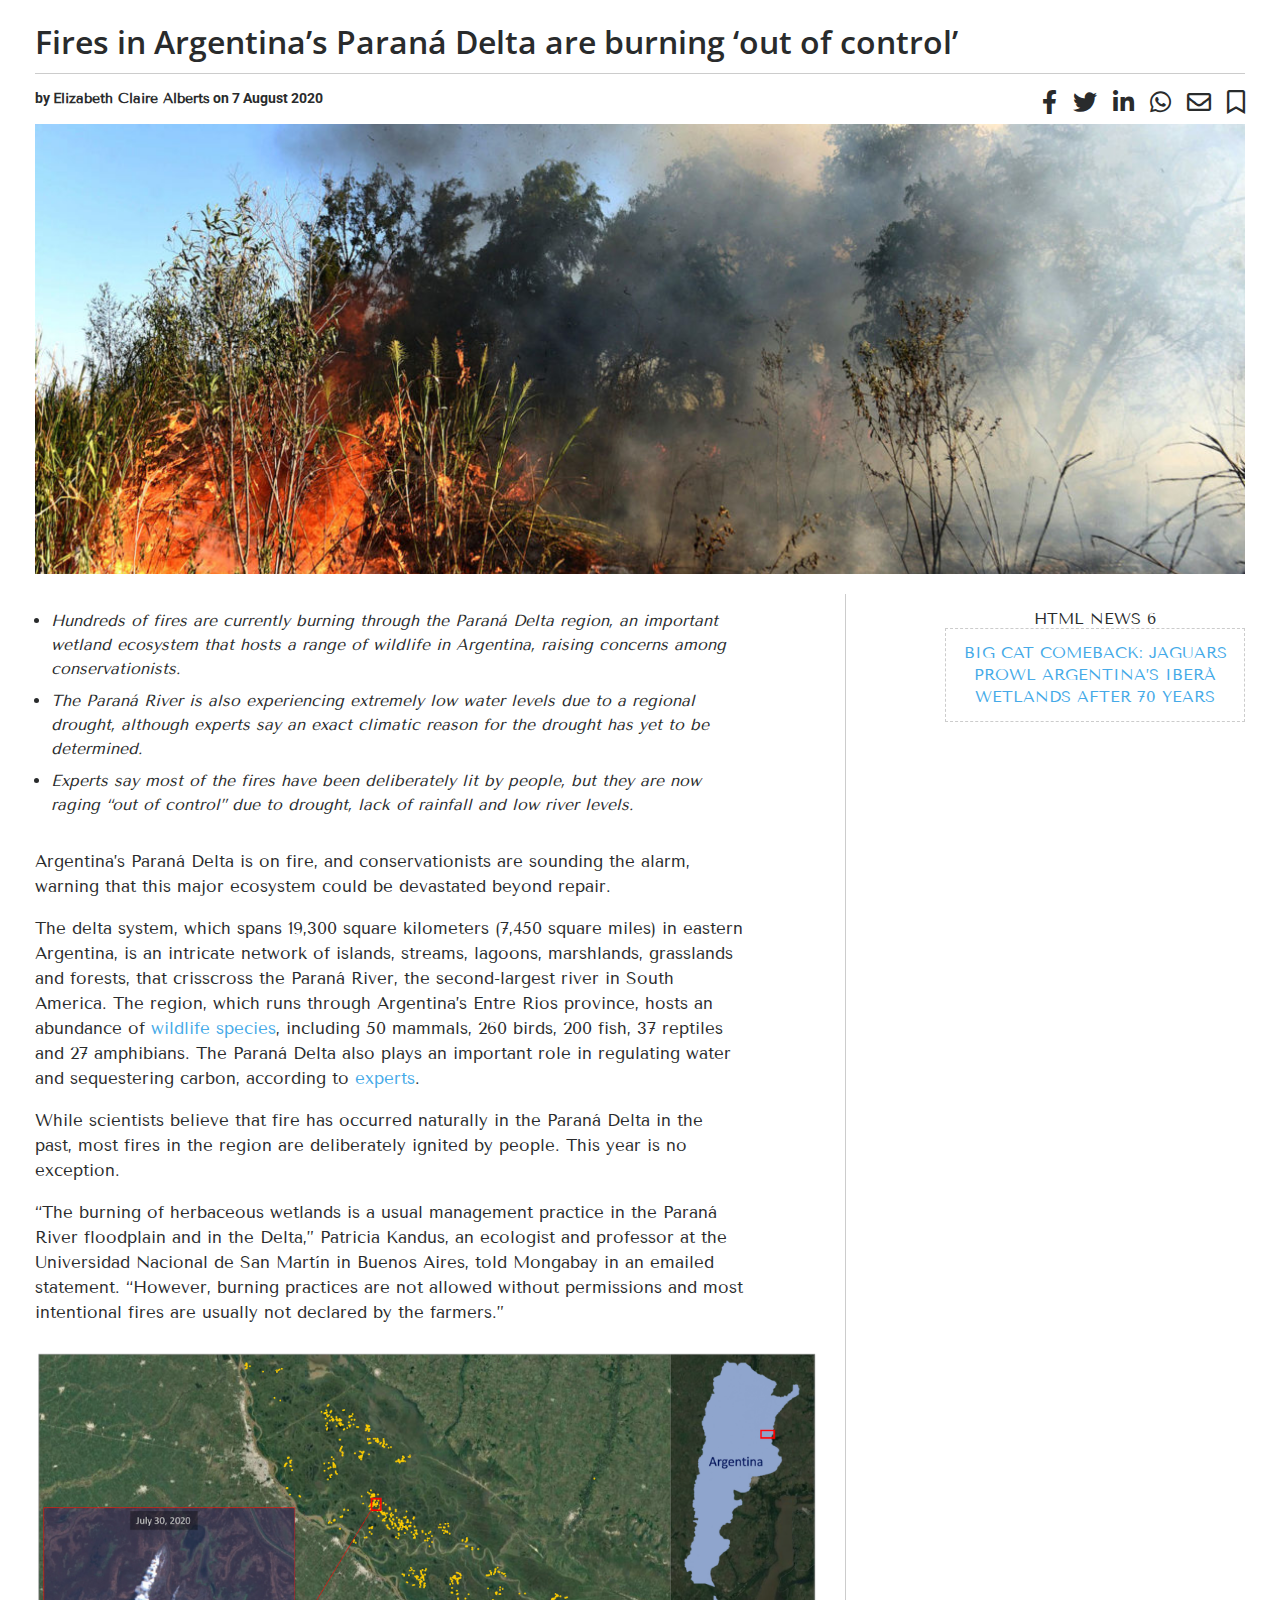
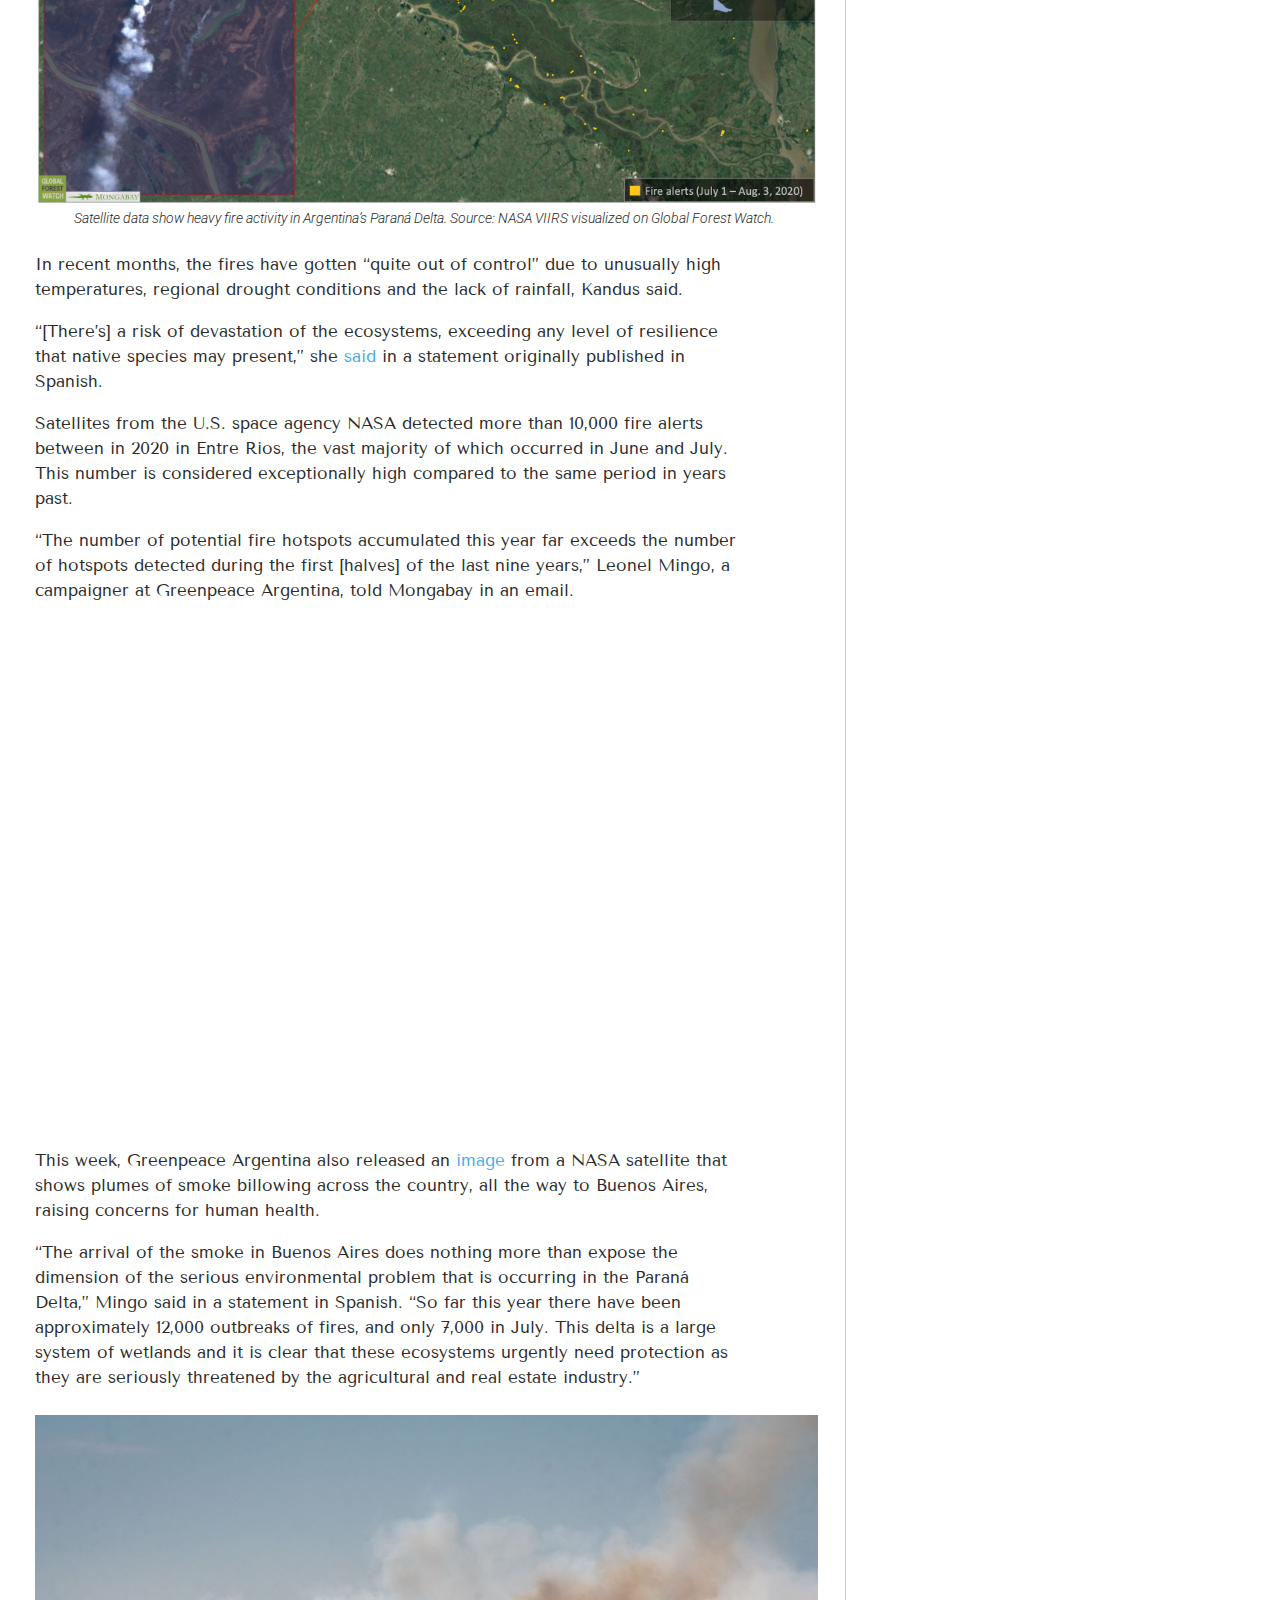
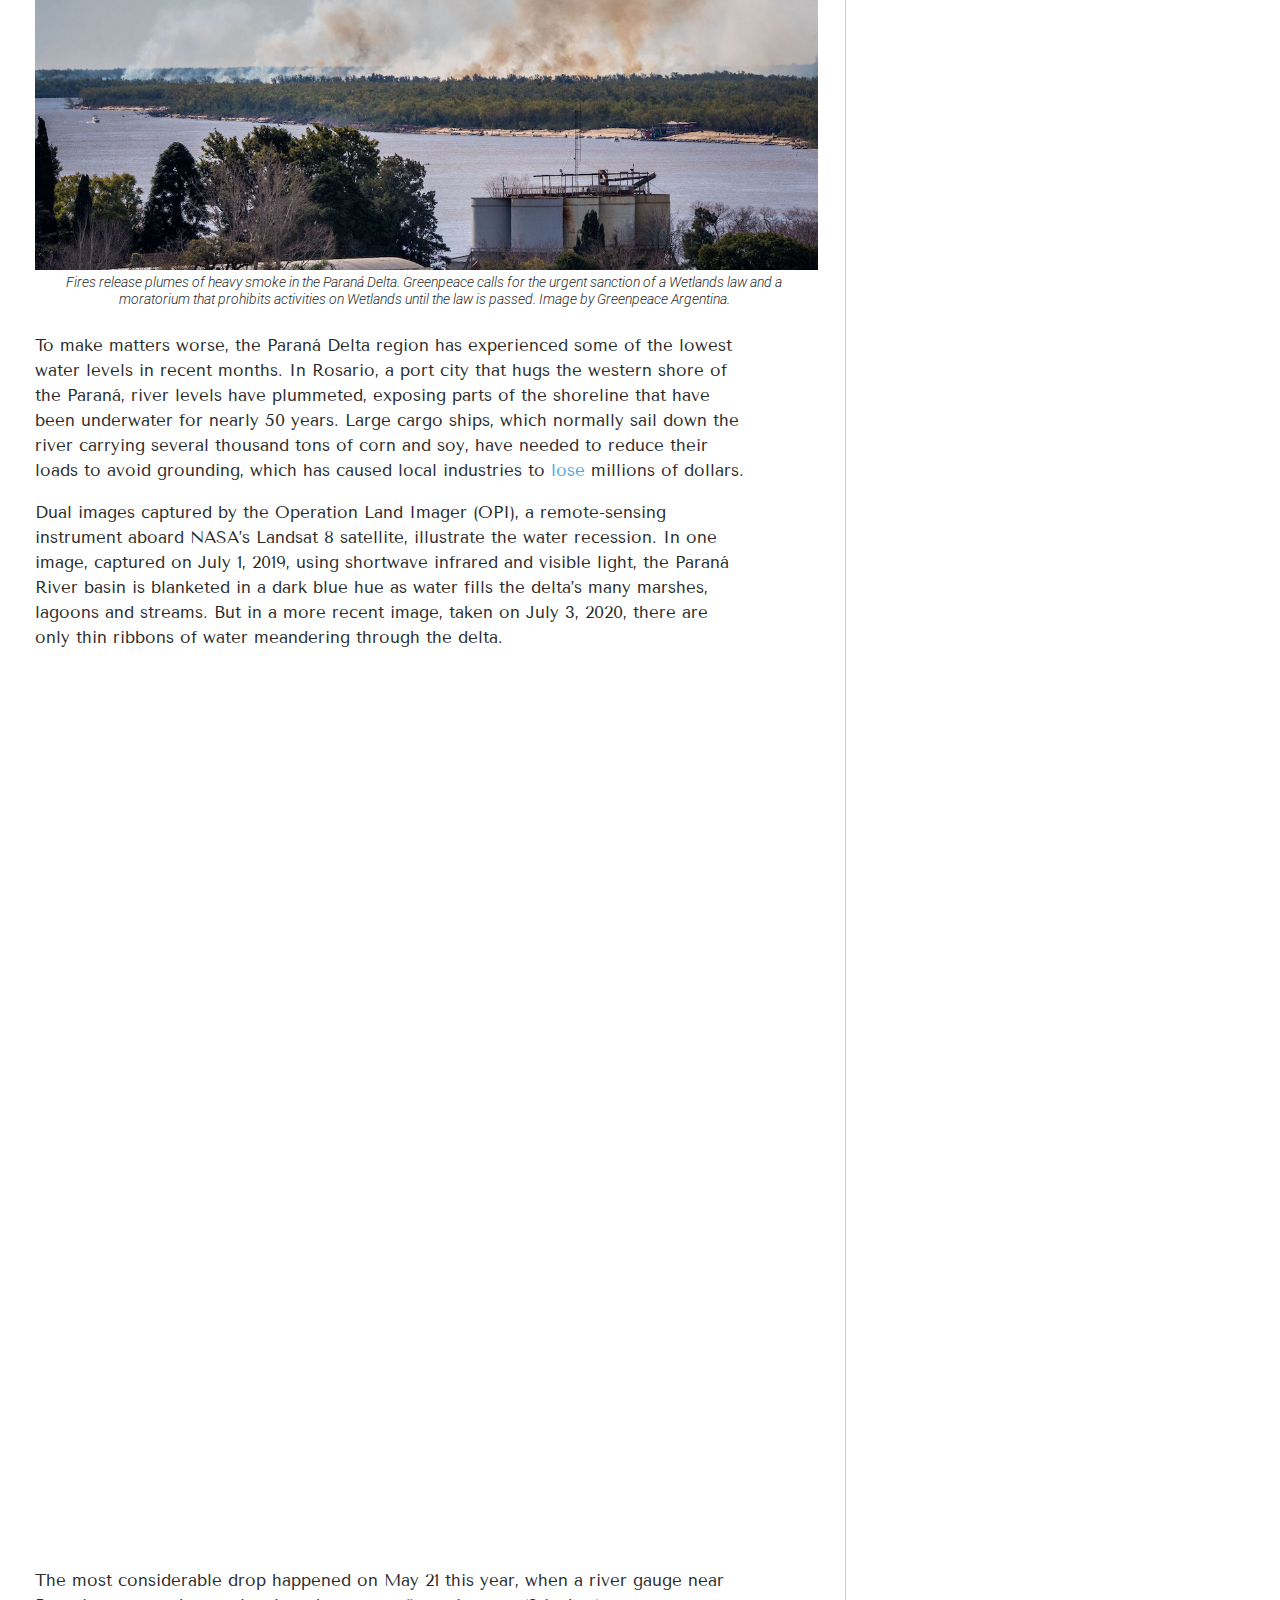
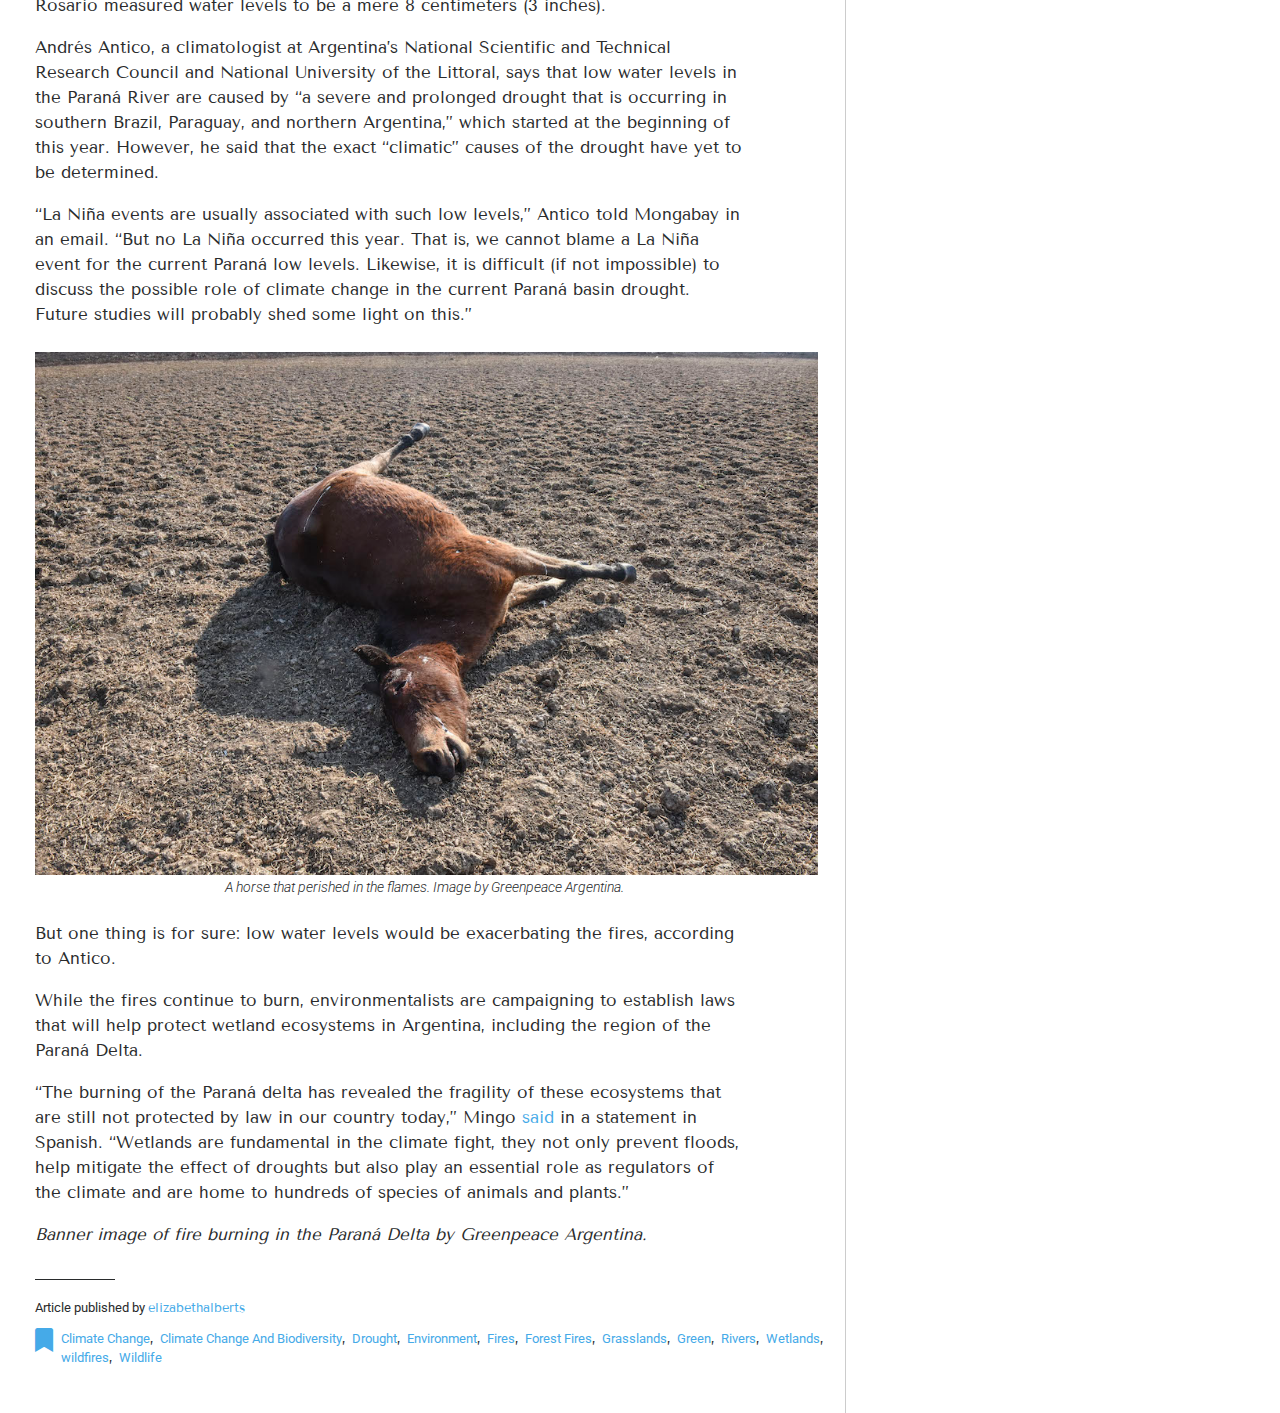
==== commit fe416121: "Corrections in photo and margins" ====
--- a/index7.html
+++ b/index7.html
@@ -46,8 +46,10 @@
                         </a>
                     </div>
                 </div>
-                <div class="principal-image">
-                    <img src="assets/img/GPA_IncendiosDelta_14-1200x800.jpg" alt="principal-photo-fires">
+                <div class="image-container">
+                    <div id="img7-fires" class="principal-image">
+                    </div>
+                    <!-- <img src="assets/img/GPA_IncendiosDelta_14-1200x800.jpg" alt="principal-photo-fires">-->
                 </div>
             </header>
             <div class="article-container">
@@ -229,8 +231,8 @@
                             <p class="footer-text">
                                 Article published by <a href="https://news.mongabay.com/author/elizabethalberts/">elizabethalberts</a>
                             </p>
+                            <i class="fas fa-bookmark"></i>
                             <div class="tags">
-                                <i class="far fa-bookmark"></i>
                                 <a href="https://news.mongabay.com/list/climate-change/" rel="tag">Climate Change</a>,
                                 <a href="https://news.mongabay.com/list/climate-change-and-biodiversity/" rel="tag">Climate Change And Biodiversity</a>,
                                 <a href="https://news.mongabay.com/list/drought/" rel="tag">Drought</a>,
--- a/assets/styles.css
+++ b/assets/styles.css
@@ -4,7 +4,6 @@
     border: 0;
     box-sizing: border-box;
     font-family: 'Tenor Sans', sans-serif;
-    /*font-family: tenor sans,open sans,helvetica neue,gill sans,sans-serif;*/
     color: #292b2c;
 }
 
@@ -31,7 +30,7 @@
 
 a {
     text-decoration: none;
-    color: #04a4cc;
+    color: #45aae8;
 }
 
 a:hover {
@@ -50,12 +49,16 @@
 .about-social div {
     float: left;
     padding-top: 16px;
-    padding-bottom: 16px;
+    height: 50px;
 }
 
 .author {
-    float: left;
     width: 50%;
+}
+
+.social {
+    width: 50%;
+    text-align: right;
 }
 
 .author p {
@@ -68,24 +71,36 @@
     color: #292b2c;
 }
 
-.social {
-    float: right;
-    width: 50%;
-    text-align: right;
-}
-
 .fab, .far {
     padding-left: 10px;
     display: inline-block;
     font-size: x-large;
 }
 
+.image-container {
+    clear: both;
+    margin-bottom: 20px;
+}
+
 .principal-image {
-    margin: 20px 0;
-}
-
-.principal-image img {
     height: 450px;
+}
+
+#img6-jaguar {
+    background: url('img/Mariua-and-cubs-in-water-2-copy-1200x617.jpg');
+    background-size: cover;
+    background-position: center;
+    background-repeat: no-repeat;
+}
+
+#img7-fires {
+    background: url('img/GPA_IncendiosDelta_14-1200x800.jpg');
+    background-size: cover;
+    background-position: center;
+    background-repeat: no-repeat;
+}
+
+.principal-image img {   
     width: 100%;
 }
 
@@ -166,6 +181,13 @@
     font-family: 'Roboto', sans-serif;
     font-size: 0.8em;
     font-weight: 400;
+}
+
+.fas {
+    float: left;
+    margin-right: 8px;
+    font-size: x-large;
+    color: #45aae8;
 }
 
 .tags a {
